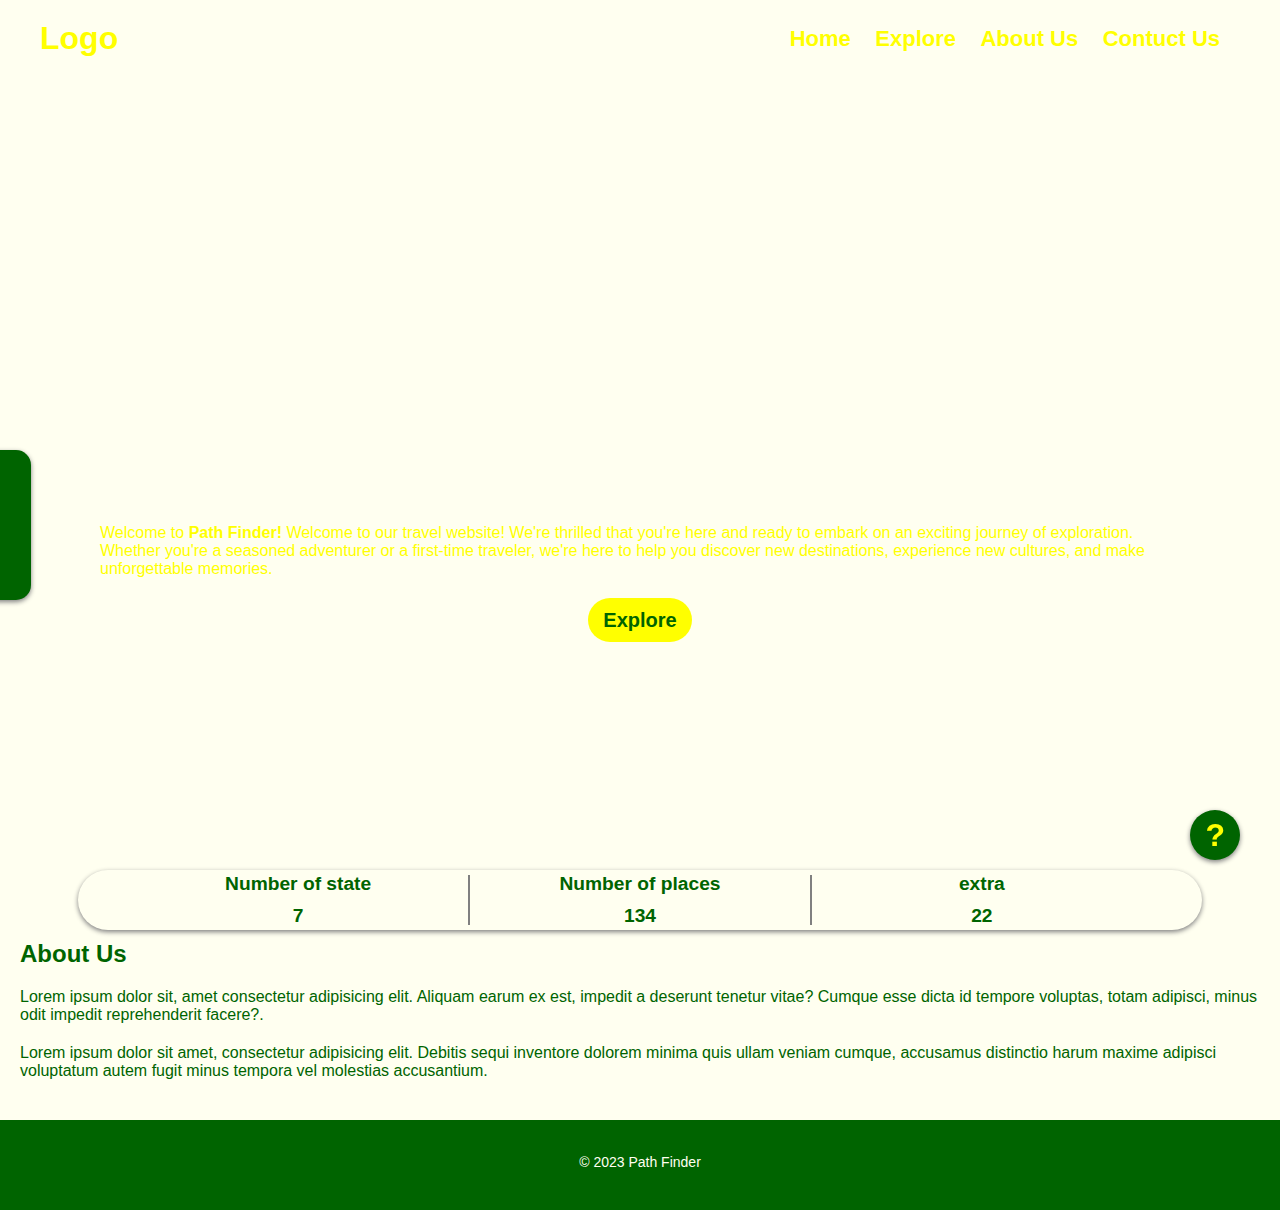
==== index.html @ 7bb57e0d "map added" ====
<!DOCTYPE html>
<html>
  <head>
    <title>Path Finder</title>
    <meta charset="utf-8" />
    <meta name="viewport" content="width=device-width, initial-scale=1.0" />
    <link rel="stylesheet" type="text/css" href="style.css" />
  </head>
  <body>
    <div class="connect"></div>
    <div class="help">?</div>
    <div class="background">
      <header>
        <h1>Logo</h1>
        <nav>
          <ul>
            <li><a href="main.html">Home</a></li>
            <li><a href="explore.html">Explore</a></li>
            <li><a href="about.html">About Us</a></li>
            <li><a href="contuctus.html">Contuct Us</a></li>
          </ul>
        </nav>
      </header>

      <div id="container_1">
        <h2 id="changing-text" style="font-size: 4rem; color: ivory"></h2>
        <p>
          Welcome to <strong>Path Finder! </strong> Welcome to our travel
          website! We're thrilled that you're here and ready to embark on an
          exciting journey of exploration. Whether you're a seasoned adventurer
          or a first-time traveler, we're here to help you discover new
          destinations, experience new cultures, and make unforgettable
          memories.
        </p>
        <container id="btn_1">Explore</container>
      </div>
    </div>
    <div class="middle">
      <span
        style="display: flex; justify-content: center; flex-direction: column"
        ><div>Number of state</div>
        <div class="count_1">3</div></span
      >
      <div class="divider"></div>
      <span
        style="display: flex; justify-content: center; flex-direction: column"
        ><div>Number of places</div>
        <div class="count_2">0</div></span
      >
      <div class="divider"></div>
      <span
        style="display: flex; justify-content: center; flex-direction: column"
        ><div>extra</div>
        <div class="count_3">0</div></span
      >
    </div>
    <main>
      <section>
        <h2>About Us</h2>
        <p>
          Lorem ipsum dolor sit, amet consectetur adipisicing elit. Aliquam
          earum ex est, impedit a deserunt tenetur vitae? Cumque esse dicta id
          tempore voluptas, totam adipisci, minus odit impedit reprehenderit
          facere?.
        </p>
        <p>
          Lorem ipsum dolor sit amet, consectetur adipisicing elit. Debitis
          sequi inventore dolorem minima quis ullam veniam cumque, accusamus
          distinctio harum maxime adipisci voluptatum autem fugit minus tempora
          vel molestias accusantium.
        </p>
      </section>
    </main>
    <footer>
      <p>&copy; 2023 Path Finder</p>
    </footer>
  </body>
  <script src="script.js"></script>
</html>
---- style.css ----
/* style.css */

/* Body Styles */
:root {
  font-size: 16px;
}

body {
  position: relative;
  font-family: Arial, sans-serif;
  background-color: Ivory;
  color: DarkGreen;
  margin: 0;
  padding: 0;
}

/* Header Styles */
header {
  width: 100%;
  background: transparent;
  display: flex;
  justify-content: space-between;
  align-items: center;
  padding: 20px 0px;
}
header h1 {
  margin-left: 40px;
  color: yellow;
  transition: transform 0.8s ease;
  cursor: pointer;
}
header h1:hover {
  transform: scale(1.2);
}

h1 {
  color: Ivory;
  margin: 0;
}

nav ul {
  list-style-type: none;
  margin: 0;
  padding: 0px 40px;
}

nav ul li {
  display: inline;
  margin-right: 20px;
}

nav ul li a {
  color: yellow;
  text-decoration: none;
  font-weight: bold;
  font-size: 22px;
  transition: color 0.3s ease;
  position: relative;
}

nav ul li a::after {
  content: "";
  position: absolute;
  width: 100%;
  height: 2px;
  bottom: -2px;
  left: 0;
  background-color: ivory;
  transform: scaleX(0);
  transition: transform 0.3s ease;
}

nav ul li a:hover {
  color: ivory;
}

nav ul li a:hover::after {
  transform: scaleX(1);
}

/* Main Content Styles */
main {
  padding: 20px;
}

h2 {
  color: DarkGreen;
}

p {
  margin-bottom: 20px;
}

.background {
  /* display: flex;
  flex-direction: column;
  align-items: center;
  justify-content: center; */
  position: relative;

  height: 100vh;
}

.background::before {
  content: "";
  position: absolute;
  top: 0;
  left: 0;
  width: 100%;
  height: 100%;
  background-image: url("https://images.pexels.com/photos/2832034/pexels-photo-2832034.jpeg?auto=compress&cs=tinysrgb&w=1260&h=750&dpr=2");
  background-size: cover;
  background-position: center;
  filter: blur(2px);
  z-index: -1;
}

.main-content {
  position: relative;
  z-index: 1;
  padding: 20px;
  color: Ivory;
}

.main-content h2,
.main-content p {
  margin-bottom: 20px;
}

#container_1 {
  display: flex;
  flex-direction: column;
  align-items: center;
  color: yellow;
  margin: 25vh 100px;
}

#btn_1 {
  border: 2px solid transparent;
  background-color: yellow;
  color: darkgreen;
  display: flex;
  font-size: 20px;
  height: 40px;
  width: 100px;
  border-radius: 25px;
  align-items: center;
  justify-content: center;
  font-weight: bold;
  cursor: pointer;
  transition: 0.3s ease;
}
#btn_1:hover {
  background-color: transparent;
  border: 2px solid ivory;
  color: ivory;
}
.middle {
  display: flex;
  justify-content: space-between;
  width: 80%;
  height: 50px;
  top: 100vh;
  left: 50%;
  transform: translate(-50%, -50%);
  position: absolute;
  box-shadow: 0px 2px 5px gray;
  background-color: ivory;
  border-radius: 50px;
  padding: 5px 50px;
}
.middle span {
  text-align: center;
  font-weight: bold;
  width: 100%;
  padding: 0px;
}
.middle span div {
  color: darkgreen;
  font-size: 1.2rem;
  padding: 5px 0px;
}
.divider {
  height: 100%;
  width: 5px;
  background-color: gray;
}
.help {
  display: flex;
  justify-content: center;
  font-size: 2rem;
  font-weight: bold;
  align-items: center;
  color: yellow;
  background-color: darkgreen;
  box-shadow: 0px 2px 5px gray;
  border-radius: 50%;
  top: 90vh;
  left: 93vw;
  position: fixed;
  width: 50px;
  height: 50px;
  z-index: +1;
  transition: transform 0.3s ease;
  cursor: pointer;
}
.help:hover {
  background-color: ivory;
  color: darkgreen;
  transform: scale(1.2);
}
.connect {
  display: flex;
  justify-content: center;
  align-items: center;
  color: yellow;
  background-color: darkgreen;
  box-shadow: 0px 2px 5px gray;
  top: 50vh;
  left: -1.5vw;
  position: fixed;
  width: 50px;
  height: 150px;
  border-radius: 15px;
  z-index: +1;
}
#changing-text {
  height: 100px;
  overflow: hidden;
}

/* Footer Styles */
footer {
  background-color: DarkGreen;
  color: Ivory;
  padding: 20px;
  text-align: center;
  font-size: 14px;
}
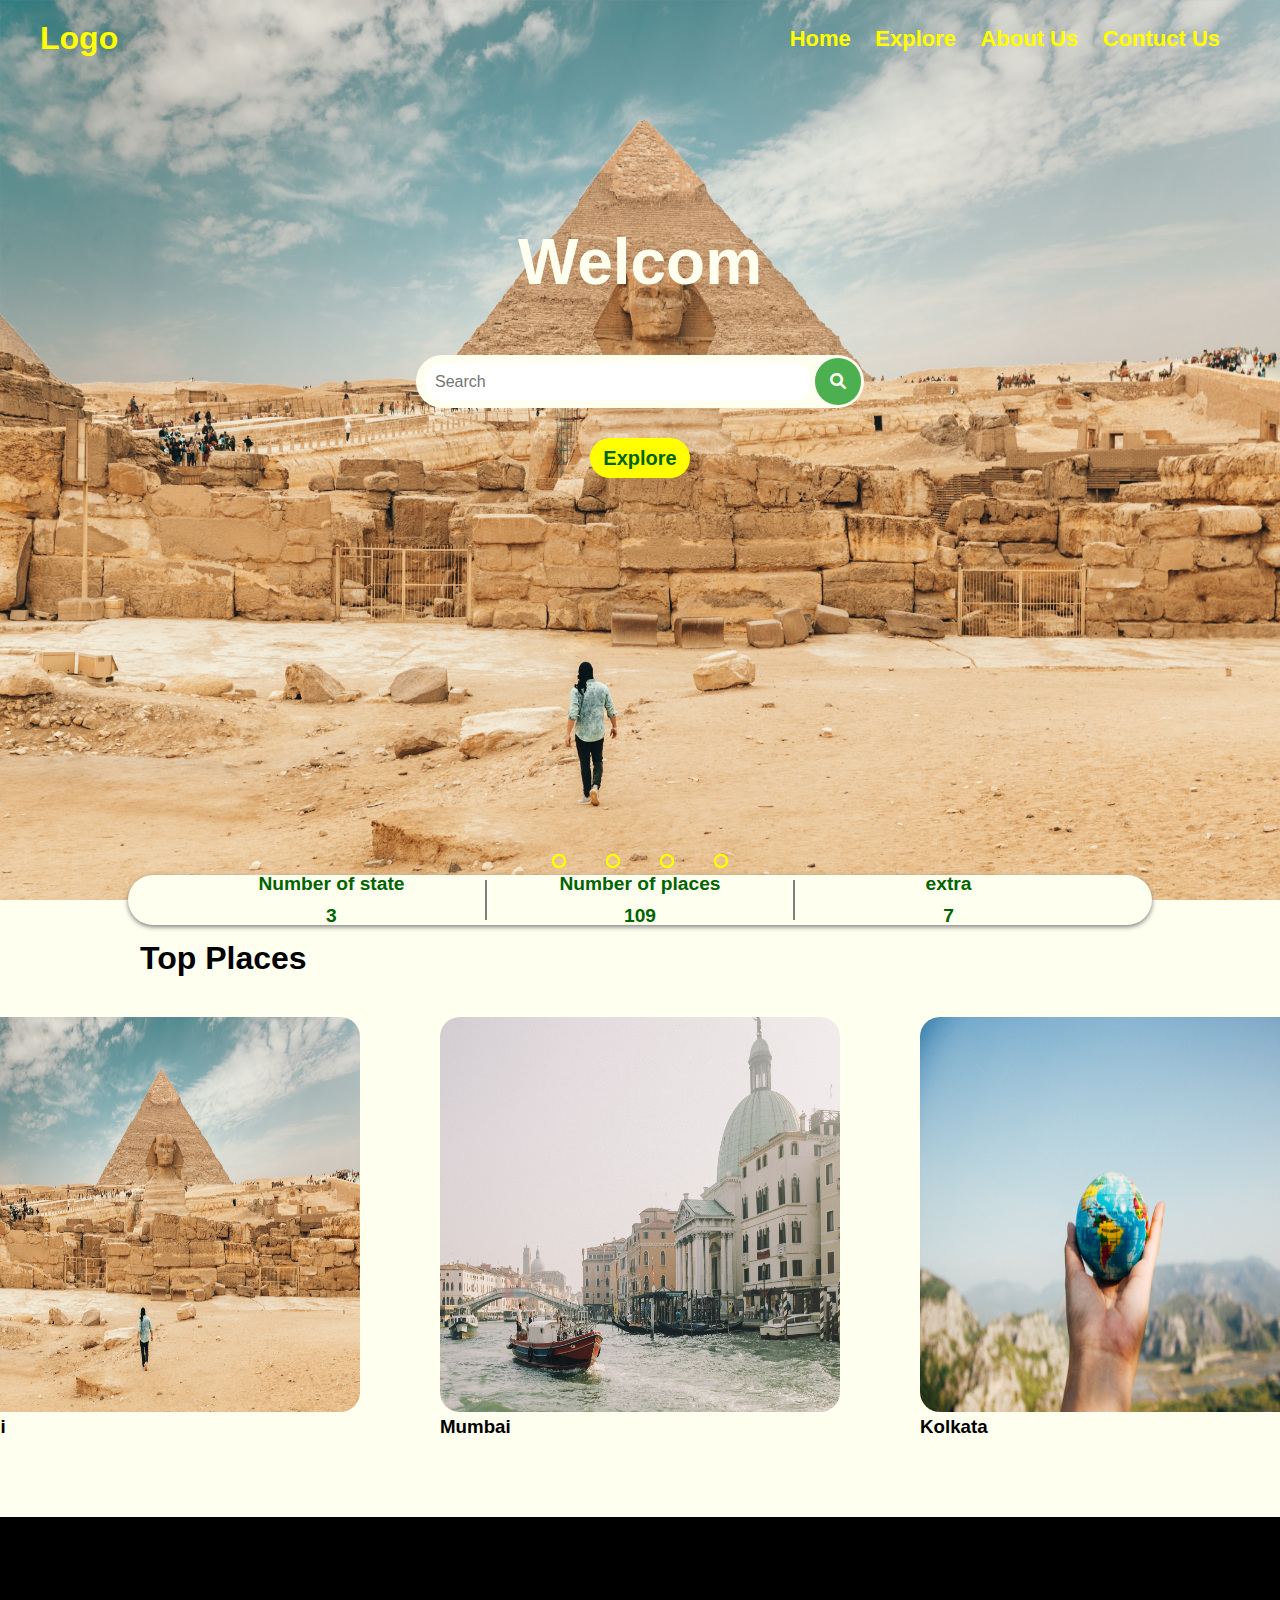
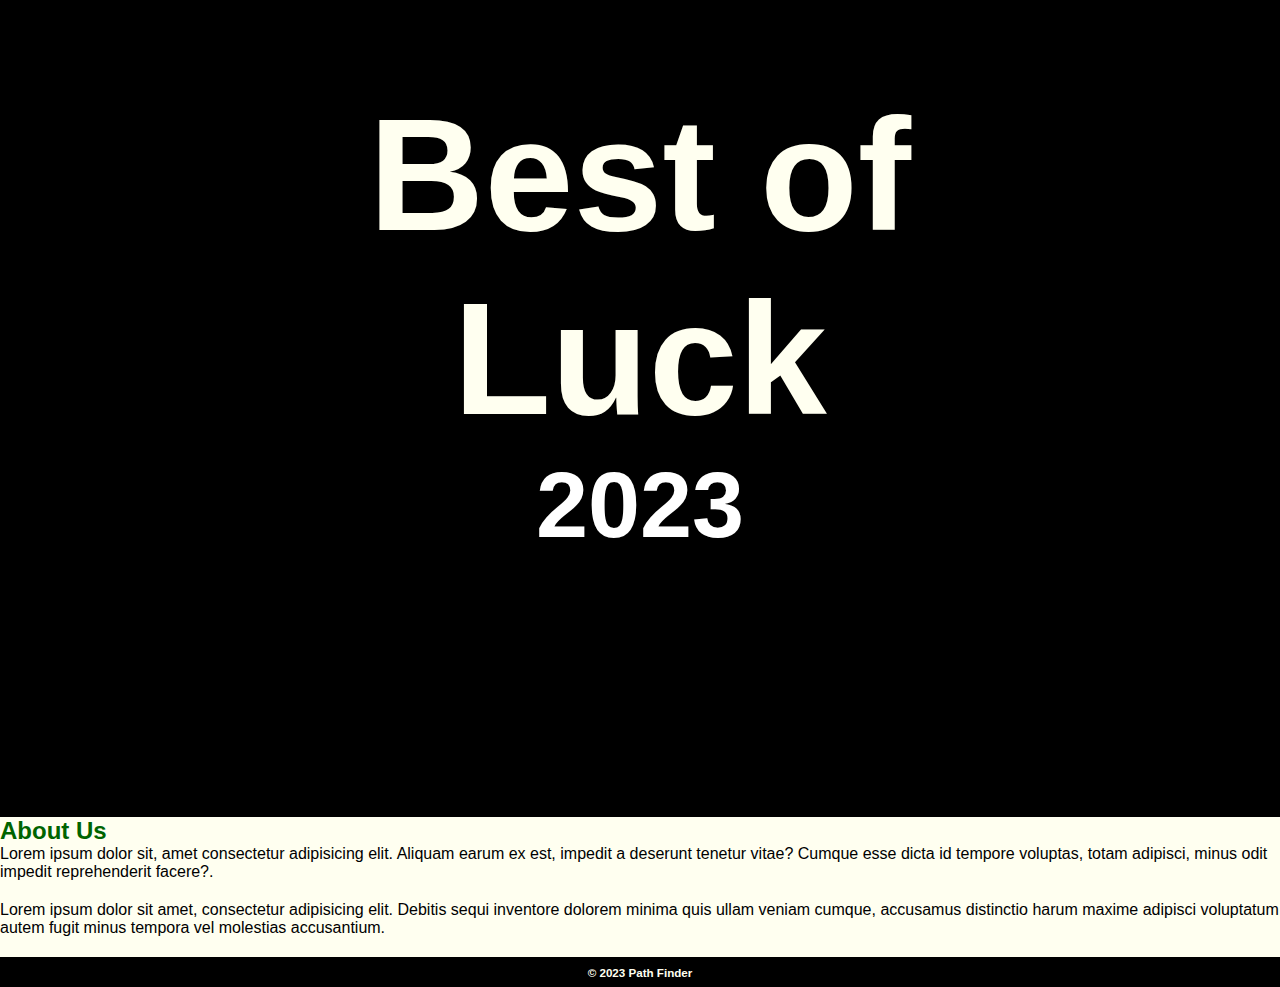
==== commit 1831b0c6: "23-jun" ====
--- a/index.html
+++ b/index.html
@@ -4,12 +4,46 @@
     <title>Path Finder</title>
     <meta charset="utf-8" />
     <meta name="viewport" content="width=device-width, initial-scale=1.0" />
+    <link
+      rel="stylesheet"
+      href="https://cdnjs.cloudflare.com/ajax/libs/font-awesome/6.0.0-beta3/css/all.min.css"
+    />
     <link rel="stylesheet" type="text/css" href="style.css" />
   </head>
   <body>
-    <div class="connect"></div>
-    <div class="help">?</div>
     <div class="background">
+      <div class="slider">
+        <div class="slides">
+          <input type="radio" name="radio-btn" id="radio1" />
+          <input type="radio" name="radio-btn" id="radio2" />
+          <input type="radio" name="radio-btn" id="radio3" />
+          <input type="radio" name="radio-btn" id="radio4" />
+          <div class="slide first">
+            <img src="1.jpg" alt="" />
+          </div>
+          <div class="slide">
+            <img src="2.jpg" alt="" />
+          </div>
+          <div class="slide">
+            <img src="3.jpg" alt="" />
+          </div>
+          <div class="slide">
+            <img src="4.jpg" alt="" />
+          </div>
+          <div class="navigation-auto">
+            <div class="auto-btn1"></div>
+            <div class="auto-btn2"></div>
+            <div class="auto-btn3"></div>
+            <div class="auto-btn4"></div>
+          </div>
+        </div>
+        <div class="navigation-manual">
+          <label for="radio1" class="manual-btn"></label>
+          <label for="radio2" class="manual-btn"></label>
+          <label for="radio3" class="manual-btn"></label>
+          <label for="radio4" class="manual-btn"></label>
+        </div>
+      </div>
       <header>
         <h1>Logo</h1>
         <nav>
@@ -24,14 +58,14 @@
 
       <div id="container_1">
         <h2 id="changing-text" style="font-size: 4rem; color: ivory"></h2>
-        <p>
-          Welcome to <strong>Path Finder! </strong> Welcome to our travel
-          website! We're thrilled that you're here and ready to embark on an
-          exciting journey of exploration. Whether you're a seasoned adventurer
-          or a first-time traveler, we're here to help you discover new
-          destinations, experience new cultures, and make unforgettable
-          memories.
-        </p>
+        <div class="search-bar">
+          <input type="text" placeholder="Search" />
+          <button type="submit" class="search-icon-button">
+            <i class="fas fa-search"></i>
+            <i class="fas fa-arrow-right"></i>
+          </button>
+        </div>
+
         <container id="btn_1">Explore</container>
       </div>
     </div>
@@ -55,6 +89,82 @@
       >
     </div>
     <main>
+      <h1 style="color: black; padding: 40px 140px">Top Places</h1>
+      <div
+        style="
+          height: 500px;
+          width: auto;
+          display: flex;
+          justify-content: center;
+          align-items: center;
+          padding: 0px 100px;
+          position: relative;
+        "
+      >
+        <div class="top_places">
+          <div>
+            <img
+              src="1.jpg"
+              alt=""
+              style="height: 395px; width: 400px; border-radius: 20px"
+            />
+          </div>
+          <span><h3>Delhi</h3></span>
+        </div>
+        <div class="top_places">
+          <div style="height: auto; width: auto">
+            <img
+              src="2.jpg"
+              alt=""
+              style="height: 395px; width: 400px; border-radius: 20px"
+            />
+          </div>
+          <span><h3>Mumbai</h3></span>
+        </div>
+        <div class="top_places">
+          <div>
+            <img
+              src="3.jpg"
+              alt=""
+              style="height: 395px; width: 400px; border-radius: 20px"
+            />
+          </div>
+          <span><h3>Kolkata</h3></span>
+        </div>
+      </div>
+      <div
+        class="video"
+        style="
+          height: 100vh;
+          width: auto;
+          display: flex;
+          flex-direction: column;
+          justify-content: center;
+          align-items: center;
+          background-color: black;
+          color: white;
+          font-size: 5rem;
+        "
+      >
+        <video
+          autoplay
+          loop
+          muted
+          style="
+            position: fixed;
+            z-index: -1;
+            width: 100%;
+            height: 100%;
+            object-fit: cover;
+          "
+        >
+          <source src="Earth_Zoom_In.mov" type="video/mp4" />
+        </video>
+        <h1>Best of</h1>
+        <h1>Luck</h1>
+        <h3>2023</h3>
+        <br />
+      </div>
       <section>
         <h2>About Us</h2>
         <p>
@@ -72,8 +182,18 @@
       </section>
     </main>
     <footer>
-      <p>&copy; 2023 Path Finder</p>
+      <h5>&copy; 2023 Path Finder</h5>
     </footer>
   </body>
   <script src="script.js"></script>
+  <script type="text/javascript">
+    var counter = 1;
+    setInterval(function () {
+      document.getElementById("radio" + counter).checked = true;
+      counter++;
+      if (counter > 4) {
+        counter = 1;
+      }
+    }, 5000);
+  </script>
 </html>
--- a/style.css
+++ b/style.css
@@ -1,6 +1,11 @@
 /* style.css */
 
 /* Body Styles */
+* {
+  margin: 0;
+  padding: 0;
+  box-sizing: border-box;
+}
 :root {
   font-size: 16px;
 }
@@ -9,7 +14,7 @@
   position: relative;
   font-family: Arial, sans-serif;
   background-color: Ivory;
-  color: DarkGreen;
+  color: black;
   margin: 0;
   padding: 0;
 }
@@ -22,6 +27,8 @@
   justify-content: space-between;
   align-items: center;
   padding: 20px 0px;
+  position: absolute;
+  top: 0;
 }
 header h1 {
   margin-left: 40px;
@@ -80,7 +87,6 @@
 
 /* Main Content Styles */
 main {
-  padding: 20px;
 }
 
 h2 {
@@ -92,32 +98,17 @@
 }
 
 .background {
-  /* display: flex;
-  flex-direction: column;
-  align-items: center;
-  justify-content: center; */
-  position: relative;
-
-  height: 100vh;
-}
-
-.background::before {
-  content: "";
-  position: absolute;
   top: 0;
   left: 0;
   width: 100%;
   height: 100%;
-  background-image: url("https://images.pexels.com/photos/2832034/pexels-photo-2832034.jpeg?auto=compress&cs=tinysrgb&w=1260&h=750&dpr=2");
-  background-size: cover;
-  background-position: center;
-  filter: blur(2px);
-  z-index: -1;
+
+  height: 100vh;
 }
 
 .main-content {
   position: relative;
-  z-index: 1;
+  z-index: 2;
   padding: 20px;
   color: Ivory;
 }
@@ -132,7 +123,10 @@
   flex-direction: column;
   align-items: center;
   color: yellow;
-  margin: 25vh 100px;
+  margin: 25vh 0px;
+  width: 100%;
+  position: absolute;
+  top: 0px;
 }
 
 #btn_1 {
@@ -231,9 +225,177 @@
 
 /* Footer Styles */
 footer {
-  background-color: DarkGreen;
+  background-color: black;
   color: Ivory;
-  padding: 20px;
-  text-align: center;
+  display: flex;
+  align-items: center;
+  justify-content: center;
+  height: 30px;
   font-size: 14px;
 }
+
+.search-bar {
+  display: flex;
+  align-items: center;
+  width: 35%;
+  max-width: 100%;
+  margin: 30px 0;
+  border-radius: 50px;
+  background-color: ivory;
+}
+
+.search-bar input[type="text"] {
+  flex: 1;
+  padding: 10px;
+  font-size: 16px;
+  margin-left: 2%;
+  border: none;
+  border-radius: 50px;
+  outline: none;
+}
+
+.search-bar .search-icon-button {
+  position: relative;
+  padding: 15px;
+  margin: 3px;
+  background-color: #4caf50;
+  color: ivory;
+  border: none;
+  border-radius: 50px;
+  cursor: pointer;
+  transition: all 0.5s;
+}
+
+.search-bar .search-icon-button i {
+  font-size: 16px;
+  transition: opacity 0.5s;
+}
+
+.search-bar .search-icon-button i:last-child {
+  position: absolute;
+  left: 50%;
+  top: 33%;
+  transform: translate(-50%, -50%);
+  opacity: 0;
+}
+
+.search-bar .search-icon-button:hover i:first-child {
+  opacity: 0;
+}
+
+.search-bar .search-icon-button:hover i:last-child {
+  opacity: 1;
+}
+
+.slider {
+  width: 100vw;
+  height: 100vh;
+  overflow: hidden;
+}
+
+.slides {
+  width: 500%;
+  height: 500px;
+  display: flex;
+}
+
+.slides input {
+  display: none;
+}
+
+.slide {
+  width: 20%;
+  transition: 2s;
+}
+
+.slide img {
+  width: 100vw;
+  height: 100vh;
+}
+
+/*css for manual slide navigation*/
+
+.navigation-manual {
+  position: absolute;
+  width: 100%;
+  top: 33%;
+  display: flex;
+  justify-content: center;
+}
+
+.manual-btn {
+  border: 2px solid yellow;
+  padding: 5px;
+  border-radius: 10px;
+  cursor: pointer;
+  transition: 1s;
+}
+
+.manual-btn:not(:last-child) {
+  margin-right: 40px;
+}
+
+.manual-btn:hover {
+  background: yellow;
+}
+
+#radio1:checked ~ .first {
+  margin-left: 0;
+}
+
+#radio2:checked ~ .first {
+  margin-left: -20%;
+}
+
+#radio3:checked ~ .first {
+  margin-left: -40%;
+}
+
+#radio4:checked ~ .first {
+  margin-left: -60%;
+}
+
+/*css for automatic navigation*/
+
+.navigation-auto {
+  position: absolute;
+  display: flex;
+  width: 100%;
+  /* margin-top: 160px; */
+  justify-content: center;
+  top: 33%;
+}
+
+.navigation-auto div {
+  border: 2px solid yellow;
+  padding: 5px;
+  border-radius: 10px;
+  transition: 1s;
+}
+
+.navigation-auto div:not(:last-child) {
+  margin-right: 40px;
+}
+
+#radio1:checked ~ .navigation-auto .auto-btn1 {
+  background: yellow;
+}
+
+#radio2:checked ~ .navigation-auto .auto-btn2 {
+  background: yellow;
+}
+
+#radio3:checked ~ .navigation-auto .auto-btn3 {
+  background: yellow;
+}
+
+#radio4:checked ~ .navigation-auto .auto-btn4 {
+  background: yellow;
+}
+
+.top_places {
+  height: 100%;
+  width: 100%;
+  margin: 40px;
+  /* border: 2px solid black; */
+}
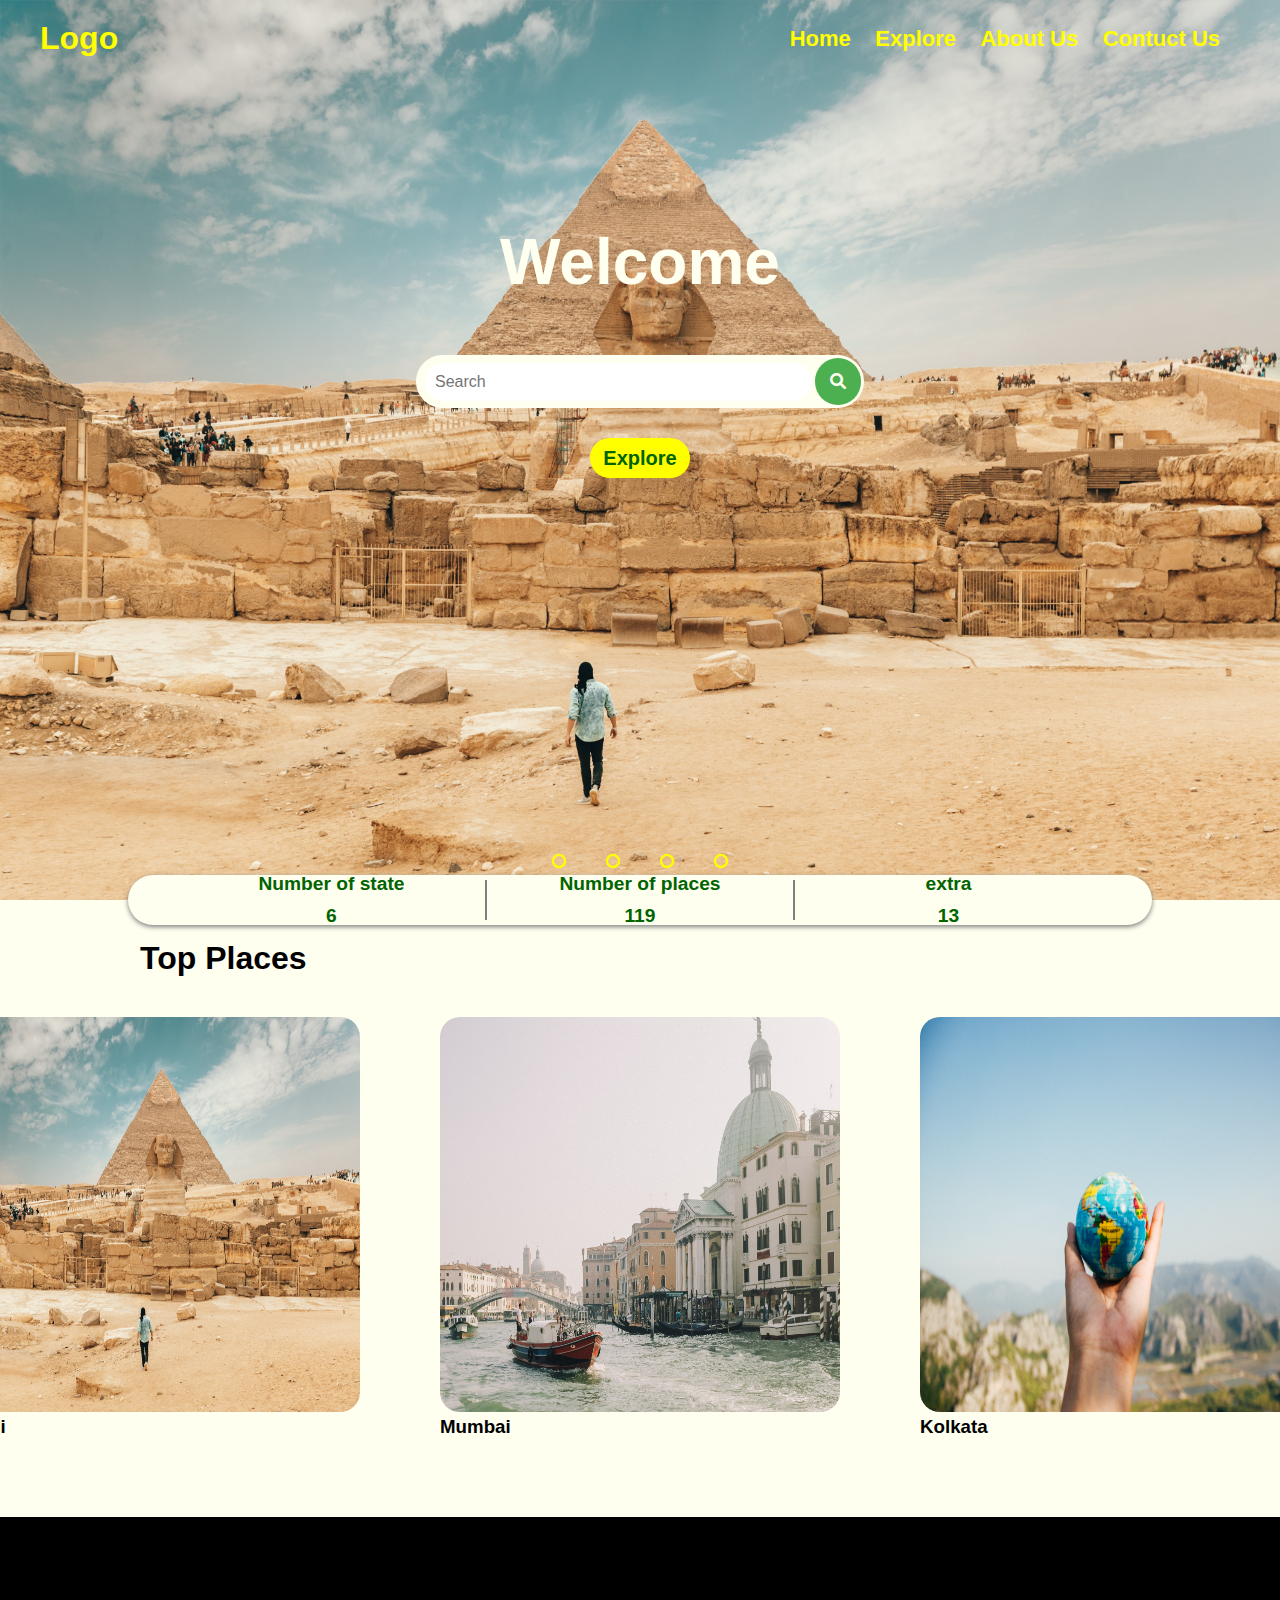
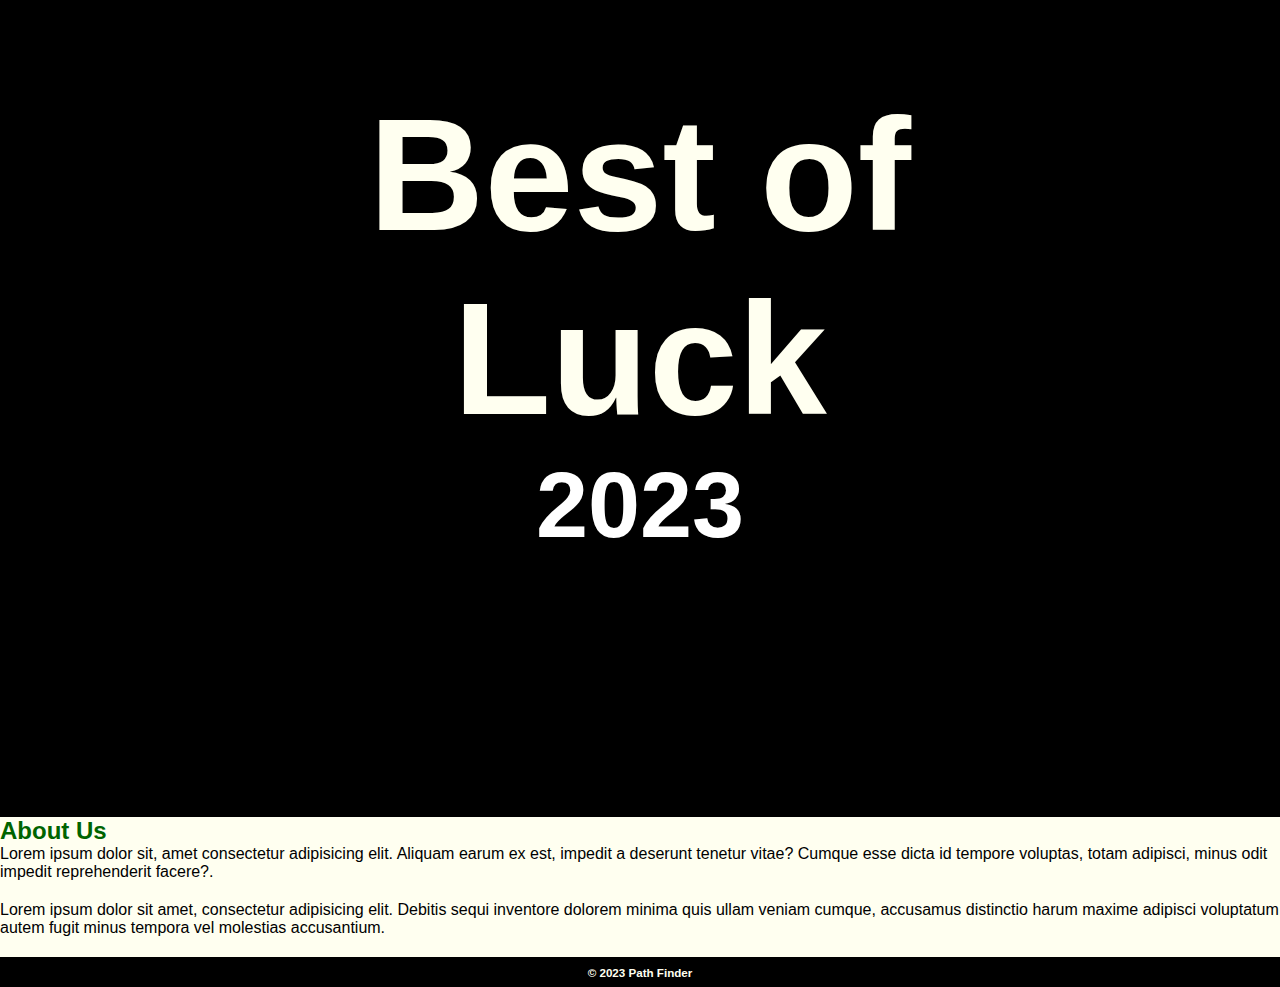
==== commit 15e98177: "24 jun" ====
--- a/index.html
+++ b/index.html
@@ -19,16 +19,16 @@
           <input type="radio" name="radio-btn" id="radio3" />
           <input type="radio" name="radio-btn" id="radio4" />
           <div class="slide first">
-            <img src="1.jpg" alt="" />
+            <img src="src/1.jpg" alt="" />
           </div>
           <div class="slide">
-            <img src="2.jpg" alt="" />
+            <img src="src/2.jpg" alt="" />
           </div>
           <div class="slide">
-            <img src="3.jpg" alt="" />
+            <img src="src/3.jpg" alt="" />
           </div>
           <div class="slide">
-            <img src="4.jpg" alt="" />
+            <img src="src/4.jpg" alt="" />
           </div>
           <div class="navigation-auto">
             <div class="auto-btn1"></div>
@@ -104,7 +104,7 @@
         <div class="top_places">
           <div>
             <img
-              src="1.jpg"
+              src="src/1.jpg"
               alt=""
               style="height: 395px; width: 400px; border-radius: 20px"
             />
@@ -114,7 +114,7 @@
         <div class="top_places">
           <div style="height: auto; width: auto">
             <img
-              src="2.jpg"
+              src="src/2.jpg"
               alt=""
               style="height: 395px; width: 400px; border-radius: 20px"
             />
@@ -124,7 +124,7 @@
         <div class="top_places">
           <div>
             <img
-              src="3.jpg"
+              src="src/3.jpg"
               alt=""
               style="height: 395px; width: 400px; border-radius: 20px"
             />
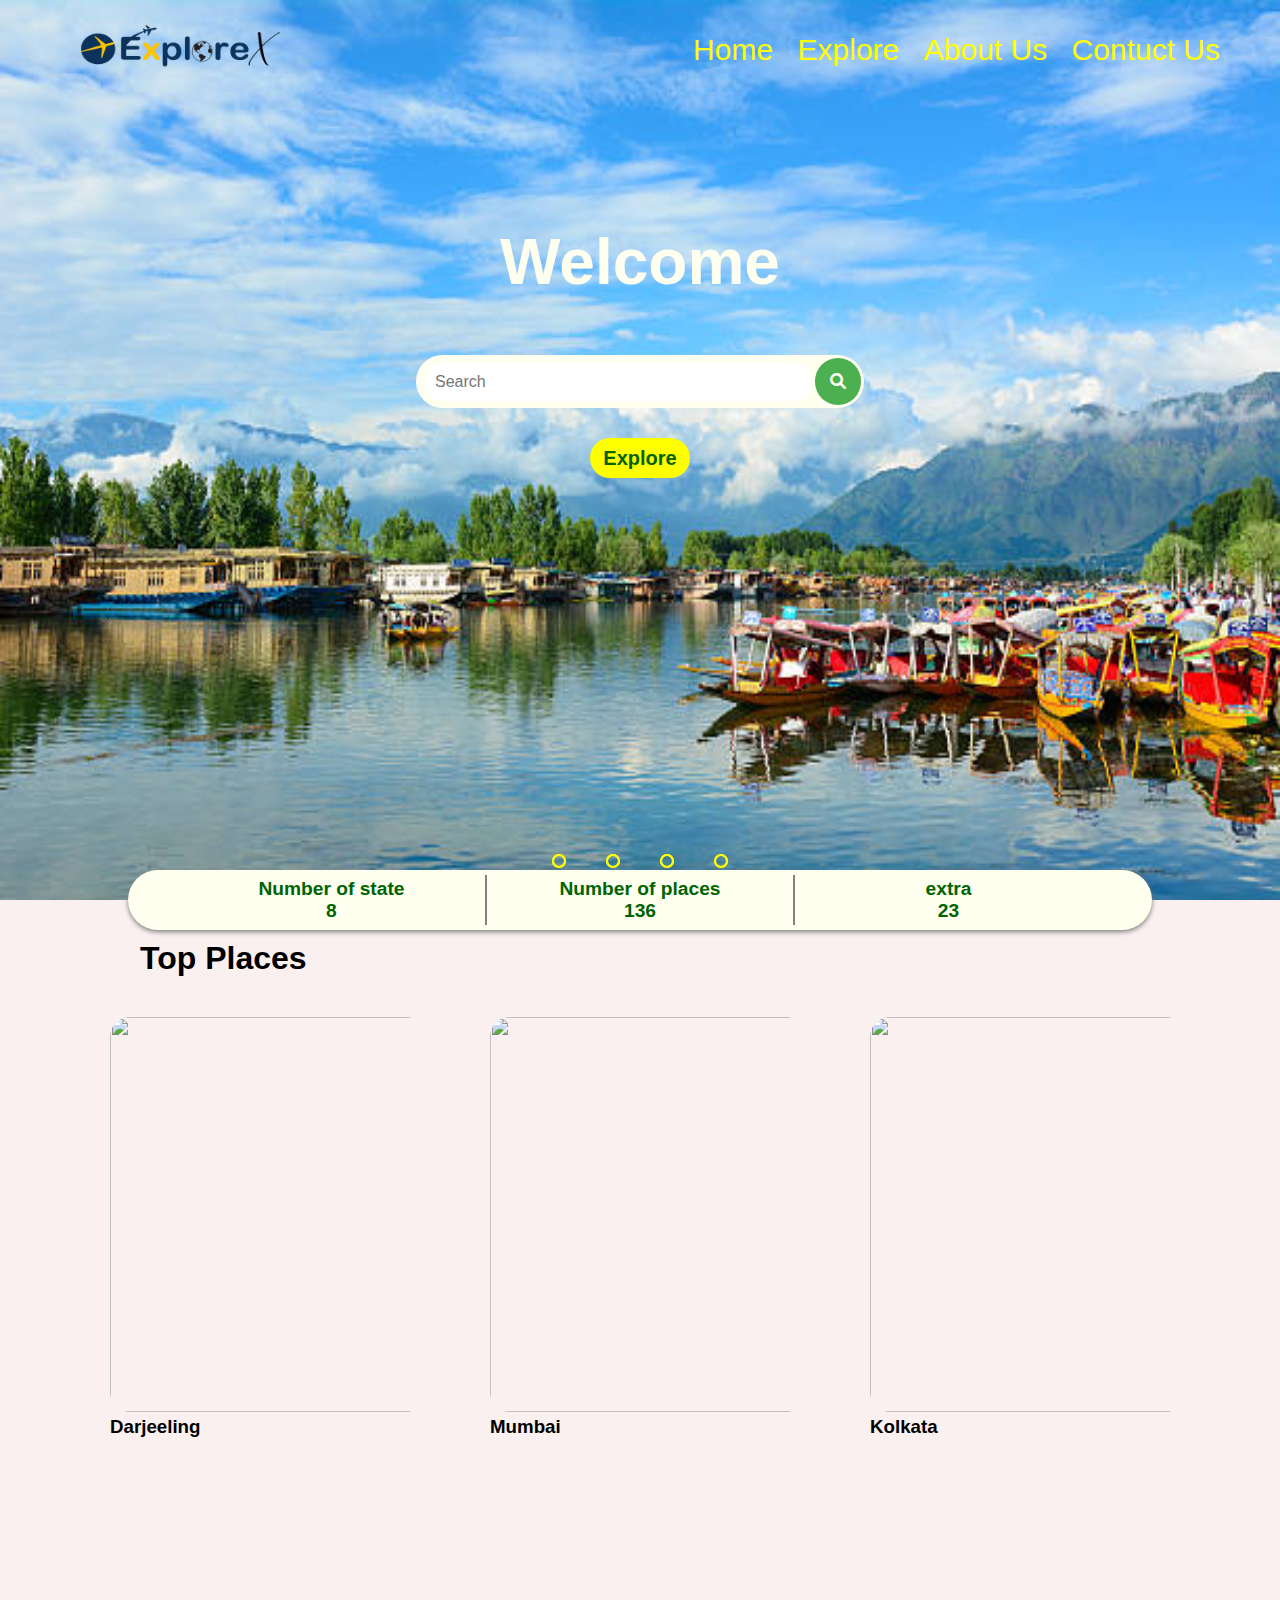
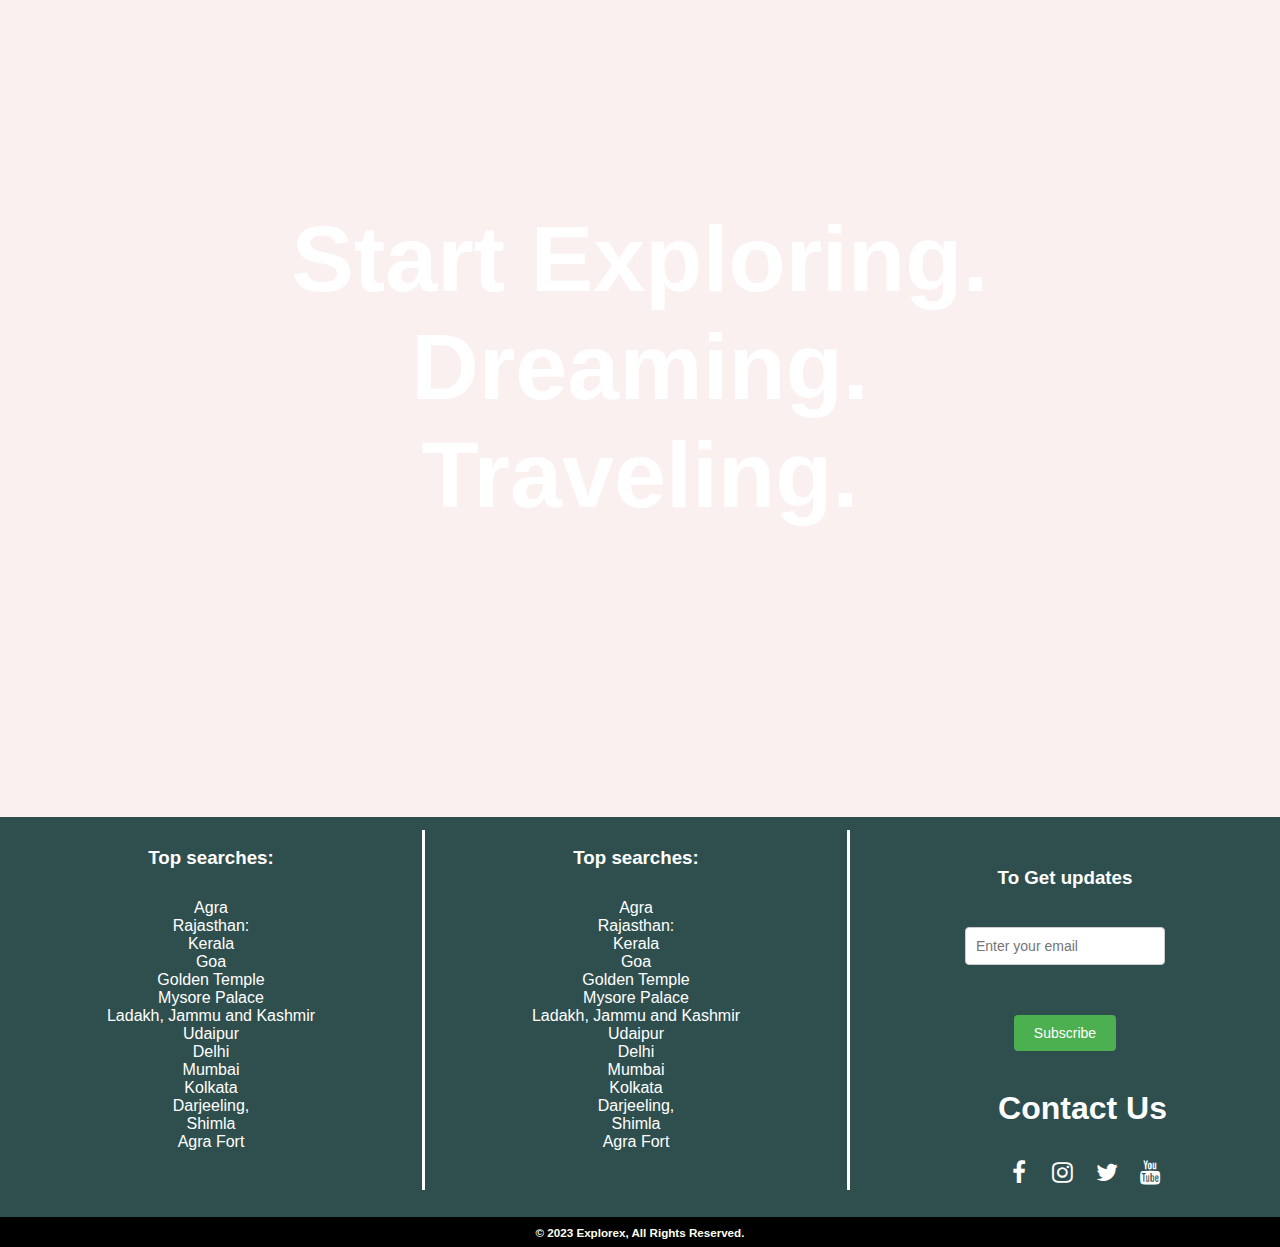
==== commit d6cd8b66: "version 1.0" ====
--- a/index.html
+++ b/index.html
@@ -9,6 +9,10 @@
       href="https://cdnjs.cloudflare.com/ajax/libs/font-awesome/6.0.0-beta3/css/all.min.css"
     />
     <link rel="stylesheet" type="text/css" href="style.css" />
+    <link
+      rel="stylesheet"
+      href="https://cdnjs.cloudflare.com/ajax/libs/font-awesome/4.7.0/css/font-awesome.min.css"
+    />
   </head>
   <body>
     <div class="background">
@@ -19,16 +23,16 @@
           <input type="radio" name="radio-btn" id="radio3" />
           <input type="radio" name="radio-btn" id="radio4" />
           <div class="slide first">
-            <img src="src/1.jpg" alt="" />
+            <img src="src/1.jpeg" alt="" />
           </div>
           <div class="slide">
-            <img src="src/2.jpg" alt="" />
+            <img src="src/2.jpeg" alt="" />
           </div>
           <div class="slide">
-            <img src="src/3.jpg" alt="" />
+            <img src="src/3.jpeg" alt="" />
           </div>
           <div class="slide">
-            <img src="src/4.jpg" alt="" />
+            <img src="src/4.jpeg" alt="" />
           </div>
           <div class="navigation-auto">
             <div class="auto-btn1"></div>
@@ -45,10 +49,10 @@
         </div>
       </div>
       <header>
-        <h1>Logo</h1>
+        <img src="src/logo.png" alt="" style="height: 60px; width: 200px" />
         <nav>
           <ul>
-            <li><a href="main.html">Home</a></li>
+            <li><a href="index.html">Home</a></li>
             <li><a href="explore.html">Explore</a></li>
             <li><a href="about.html">About Us</a></li>
             <li><a href="contuctus.html">Contuct Us</a></li>
@@ -66,7 +70,11 @@
           </button>
         </div>
 
-        <container id="btn_1">Explore</container>
+        <container id="btn_1"
+          ><a href="explore.html" style="text-decoration: none">
+            Explore</a
+          ></container
+        >
       </div>
     </div>
     <div class="middle">
@@ -101,88 +109,167 @@
           position: relative;
         "
       >
-        <div class="top_places">
-          <div>
-            <img
-              src="src/1.jpg"
-              alt=""
-              style="height: 395px; width: 400px; border-radius: 20px"
-            />
-          </div>
-          <span><h3>Delhi</h3></span>
-        </div>
-        <div class="top_places">
-          <div style="height: auto; width: auto">
-            <img
-              src="src/2.jpg"
-              alt=""
-              style="height: 395px; width: 400px; border-radius: 20px"
-            />
-          </div>
-          <span><h3>Mumbai</h3></span>
-        </div>
-        <div class="top_places">
-          <div>
-            <img
-              src="src/3.jpg"
-              alt=""
-              style="height: 395px; width: 400px; border-radius: 20px"
-            />
-          </div>
-          <span><h3>Kolkata</h3></span>
-        </div>
-      </div>
-      <div
-        class="video"
-        style="
-          height: 100vh;
-          width: auto;
-          display: flex;
-          flex-direction: column;
-          justify-content: center;
-          align-items: center;
-          background-color: black;
-          color: white;
-          font-size: 5rem;
-        "
-      >
-        <video
-          autoplay
-          loop
-          muted
+        <div class="places" style="height: 100%; width: 100%; margin: 40px">
+          <a href="places.html?data=West Bengal&index=1">
+            <div>
+              <img
+                src="https://media.istockphoto.com/id/498683275/photo/tea-time.jpg?s=612x612&w=0&k=20&c=M0bq4cgRMMbUuXeeQrlR9QOxx4UTP27o3-Cu6xhs6WI="
+                alt=""
+                style="height: 395px; width: 400px; border-radius: 20px"
+              />
+            </div>
+            <span><h3>Darjeeling</h3></span>
+          </a>
+        </div>
+        <div class="places" style="height: 100%; width: 100%; margin: 40px">
+          <a href="places.html?data=Maharashtra&index=5">
+            <div style="height: auto; width: auto">
+              <img
+                src="https://wallpaperaccess.com/full/1180008.jpg"
+                alt=""
+                style="height: 395px; width: 400px; border-radius: 20px"
+              />
+            </div>
+            <span><h3>Mumbai</h3></span>
+          </a>
+        </div>
+        <div class="places" style="height: 100%; width: 100%; margin: 40px">
+          <a href="places.html?data=West Bengal&index=0">
+            <div>
+              <img
+                src="https://media.istockphoto.com/id/1164386039/photo/howrah-bridge-on-river-ganges-at-kolkata-at-twilight-with-moody-sky.jpg?s=612x612&w=0&k=20&c=CHrNWdInFSDyERdvgd0f8935hZcBQU6lbYCE4LlXqUY="
+                alt=""
+                style="height: 395px; width: 400px; border-radius: 20px"
+              />
+            </div>
+            <span><h3>Kolkata</h3></span></a
+          >
+        </div>
+      </div>
+      <div class="video">
+        <video src="src/video_2.mp4" autoplay loop muted></video>
+        <div class="content">
+          <h3>Start Exploring.</h3>
+          <h3>Dreaming.</h3>
+          <h3>Traveling.</h3>
+        </div>
+      </div>
+      <section
+        style="display: flex; height: 400px; background-color: darkslategrey"
+      >
+        <div class="last_text">
+          <h3>Top searches:</h3>
+          <p>Agra</p>
+          <p>Rajasthan:</p>
+          <p>Kerala</p>
+          <p>Goa</p>
+          <p>Golden Temple</p>
+          <p>Mysore Palace</p>
+          <p>Ladakh, Jammu and Kashmir</p>
+          <p>Udaipur</p>
+          <p>Delhi</p>
+          <p>Mumbai</p>
+          <p>Kolkata</p>
+          <p>Darjeeling,</p>
+          <p>Shimla</p>
+          <p>Agra Fort</p>
+        </div>
+        <div class="divider_last"></div>
+
+        <div class="last_text">
+          <h3>Top searches:</h3>
+          <p>Agra</p>
+          <p>Rajasthan:</p>
+          <p>Kerala</p>
+          <p>Goa</p>
+          <p>Golden Temple</p>
+          <p>Mysore Palace</p>
+          <p>Ladakh, Jammu and Kashmir</p>
+          <p>Udaipur</p>
+          <p>Delhi</p>
+          <p>Mumbai</p>
+          <p>Kolkata</p>
+          <p>Darjeeling,</p>
+          <p>Shimla</p>
+          <p>Agra Fort</p>
+        </div>
+        <div class="divider_last"></div>
+        <div
           style="
-            position: fixed;
-            z-index: -1;
-            width: 100%;
             height: 100%;
-            object-fit: cover;
+            width: auto;
+            margin: 0px auto;
+            display: flex;
+            flex-direction: column;
           "
         >
-          <source src="Earth_Zoom_In.mov" type="video/mp4" />
-        </video>
-        <h1>Best of</h1>
-        <h1>Luck</h1>
-        <h3>2023</h3>
-        <br />
-      </div>
-      <section>
-        <h2>About Us</h2>
-        <p>
-          Lorem ipsum dolor sit, amet consectetur adipisicing elit. Aliquam
-          earum ex est, impedit a deserunt tenetur vitae? Cumque esse dicta id
-          tempore voluptas, totam adipisci, minus odit impedit reprehenderit
-          facere?.
-        </p>
-        <p>
-          Lorem ipsum dolor sit amet, consectetur adipisicing elit. Debitis
-          sequi inventore dolorem minima quis ullam veniam cumque, accusamus
-          distinctio harum maxime adipisci voluptatum autem fugit minus tempora
-          vel molestias accusantium.
-        </p>
+          <h3 style="text-align: center; margin-top: 50px; color: white">
+            To Get updates
+          </h3>
+          <div
+            style="
+              height: 100%;
+              display: flex;
+              flex-direction: column;
+              justify-content: center;
+            "
+          >
+            <div
+              style="
+                display: flex;
+                align-items: center;
+                gap: 50px;
+                flex-direction: column;
+              "
+            >
+              <input
+                type="email"
+                placeholder="Enter your email"
+                style="
+                  padding: 10px;
+                  border-radius: 4px;
+                  border: 1px solid #ccc;
+                  font-size: 14px;
+                  width: 200px;
+                "
+              />
+              <button
+                style="
+                  padding: 10px 20px;
+                  background-color: #4caf50;
+                  color: white;
+                  border: none;
+                  border-radius: 4px;
+                  cursor: pointer;
+                  font-size: 14px;
+                "
+              >
+                Subscribe
+              </button>
+            </div>
+          </div>
+          <h1 style="text-align: center; padding-left: 35px; color: white">
+            Contact Us
+          </h1>
+          <div class="last_cont3">
+            <a href="https://www.facebook.com/" class="facebook"
+              ><i class="fa fa-facebook fa-2x"></i
+            ></a>
+            <a href="https://www.instagram.com/" class="insta"
+              ><i class="fa fa-instagram fa-2x"></i
+            ></a>
+            <a href="https://www.twitter.com/" class="twitter"
+              ><i class="fa fa-twitter fa-2x"></i
+            ></a>
+            <a href="https://www.youtube.com/" class="youtube"
+              ><i class="fa fa-youtube fa-2x"></i
+            ></a>
+          </div>
+        </div>
       </section>
     </main>
     <footer>
-      <h5>&copy; 2023 Path Finder</h5>
+      <h5>&copy; 2023 Explorex, All Rights Reserved.</h5>
     </footer>
   </body>
   <script src="script.js"></script>
--- a/style.css
+++ b/style.css
@@ -13,10 +13,11 @@
 body {
   position: relative;
   font-family: Arial, sans-serif;
-  background-color: Ivory;
+  background-color: #f8ececc5;
   color: black;
   margin: 0;
   padding: 0;
+  width: 100vw;
 }
 
 /* Header Styles */
@@ -30,13 +31,12 @@
   position: absolute;
   top: 0;
 }
-header h1 {
-  margin-left: 40px;
-  color: yellow;
+header img {
+  margin-left: 80px;
   transition: transform 0.8s ease;
   cursor: pointer;
 }
-header h1:hover {
+header img:hover {
   transform: scale(1.2);
 }
 
@@ -59,8 +59,7 @@
 nav ul li a {
   color: yellow;
   text-decoration: none;
-  font-weight: bold;
-  font-size: 22px;
+  font-size: 30px;
   transition: color 0.3s ease;
   position: relative;
 }
@@ -129,7 +128,7 @@
   top: 0px;
 }
 
-#btn_1 {
+#btn_1 a {
   border: 2px solid transparent;
   background-color: yellow;
   color: darkgreen;
@@ -144,7 +143,7 @@
   cursor: pointer;
   transition: 0.3s ease;
 }
-#btn_1:hover {
+#btn_1 a:hover {
   background-color: transparent;
   border: 2px solid ivory;
   color: ivory;
@@ -153,7 +152,7 @@
   display: flex;
   justify-content: space-between;
   width: 80%;
-  height: 50px;
+  height: 60px;
   top: 100vh;
   left: 50%;
   transform: translate(-50%, -50%);
@@ -172,7 +171,6 @@
 .middle span div {
   color: darkgreen;
   font-size: 1.2rem;
-  padding: 5px 0px;
 }
 .divider {
   height: 100%;
@@ -274,7 +272,7 @@
 .search-bar .search-icon-button i:last-child {
   position: absolute;
   left: 50%;
-  top: 33%;
+  top: 50%;
   transform: translate(-50%, -50%);
   opacity: 0;
 }
@@ -318,7 +316,7 @@
 .navigation-manual {
   position: absolute;
   width: 100%;
-  top: 33%;
+  top: 30%;
   display: flex;
   justify-content: center;
 }
@@ -363,7 +361,7 @@
   width: 100%;
   /* margin-top: 160px; */
   justify-content: center;
-  top: 33%;
+  top: 30%;
 }
 
 .navigation-auto div {
@@ -392,10 +390,247 @@
 #radio4:checked ~ .navigation-auto .auto-btn4 {
   background: yellow;
 }
-
-.top_places {
-  height: 100%;
-  width: 100%;
-  margin: 40px;
-  /* border: 2px solid black; */
-}
+.places {
+  min-width: 300px;
+  border-radius: 10px;
+  height: auto;
+  margin: 10px;
+  display: flex;
+  flex-direction: column;
+}
+
+.places div {
+  overflow: hidden;
+  transition: overflow 0.3s;
+}
+
+.places img {
+  transform: scale(1);
+  transition: transform 0.3s;
+}
+
+.places a {
+  text-decoration: none;
+  color: black;
+  color: initial;
+  transition: color 0.3s;
+}
+
+.places:hover a {
+  color: blue;
+}
+
+.places:hover a div img {
+  transform: scale(1.1);
+}
+
+/* container 4  */
+.container_4 {
+  display: flex;
+  height: 250px;
+  flex-direction: row;
+  align-items: center;
+  background-color: var(--sec_color);
+  justify-content: space-between;
+  padding: 15px 70px;
+}
+.last_cont1 {
+  display: flex;
+  align-items: center;
+  justify-content: start;
+  width: 100%;
+  height: 100%;
+}
+.last_cont1 img {
+  width: 200px;
+  height: 200px;
+}
+.last_cont2 {
+  display: flex;
+  align-items: center;
+  justify-content: center;
+  width: 100%;
+  height: 100%;
+}
+.feedback_form {
+  width: 100%;
+  height: 100%;
+  display: flex;
+  flex-direction: column;
+  align-items: center;
+  justify-content: center;
+}
+.feedback_name {
+  margin: 5px 5px;
+}
+.feedback_email {
+  margin: 5px 5px;
+}
+.feedback_disc {
+  margin: 5px 5px;
+}
+.feedback_name input {
+  width: 100%;
+  height: 100%;
+  border-radius: 10px;
+  outline: none;
+  text-align: center;
+  font-family: "Signika Negative", sans-serif;
+  border: 1px solid var(--prim_color);
+  text-decoration: none;
+  padding: 0px 12px;
+  font-size: 16px;
+  padding: 3px 6px;
+}
+.feedback_email input {
+  width: 100%;
+  height: 100%;
+  border-radius: 10px;
+  text-align: center;
+  text-decoration: none;
+  font-family: "Signika Negative", sans-serif;
+  outline: none;
+  border: 1px solid var(--prim_color);
+  padding: 0px 12px;
+  font-size: 16px;
+  padding: 3px 6px;
+}
+.feedback_disc textarea {
+  resize: none;
+  width: 100%;
+  height: 100%;
+  border-radius: 10px;
+  text-decoration: none;
+  font-family: "Signika Negative", sans-serif;
+  outline: none;
+  border: 1px solid var(--prim_color);
+  padding: 5px 10px;
+  font-size: 10px;
+}
+.feedback_btn .feedback_button_3 {
+  display: flex;
+  width: fit-content;
+  display: inline-block;
+  position: relative;
+  transition: all 0.2s;
+  margin: 5px 8px;
+  padding: 5px 8px;
+  font-size: 12px;
+  border-radius: 30px;
+  text-decoration: none;
+  font-family: "Signika Negative", sans-serif;
+  font-weight: bold;
+  cursor: pointer;
+  background-color: var(--prim_color);
+  color: var(--extra_color);
+  border: 2px solid var(--prim_color);
+}
+.feedback_btn .feedback_button_3:hover {
+  background-color: transparent;
+  border: 2px solid var(--extra_color);
+}
+.last_cont3 {
+  width: 100%;
+  height: 100px;
+  display: flex;
+  align-items: center;
+  flex-direction: row;
+  justify-content: center;
+  margin: 20px;
+}
+.last_cont3 a {
+  color: white;
+  font-size: 12px;
+  width: 44px;
+  display: flex;
+  align-items: center;
+  justify-content: center;
+  border: 2px solid var(--prim_invert_color);
+  border-radius: 50%;
+  padding: 9px 10px;
+  text-decoration: none;
+  transition: all 0.2s;
+}
+.last_cont3 a:hover {
+  color: var(--extra_color);
+  /* border-radius: 50%; */
+  transition: all 0.2s;
+}
+.last_cont3 .youtube:hover {
+  background-color: #ff0000;
+  border: 2px solid white;
+  color: white;
+  margin: 10px;
+}
+.last_cont3 .insta:hover {
+  background: radial-gradient(
+    circle at 30% 107%,
+    #fdf497 0%,
+    #fdf497 5%,
+    #fd5949 45%,
+    #d6249f 60%,
+    #285aeb 90%
+  );
+  border: 2px solid white;
+  color: white;
+  opacity: 1;
+}
+.last_cont3 .facebook:hover {
+  opacity: 1;
+  background-color: #3b5998;
+  border: 2px solid white;
+  color: white;
+}
+.last_cont3 .twitter:hover {
+  background-color: #00acee;
+  border: 2px solid white;
+  color: white;
+  opacity: 1;
+}
+/* conainer 4  */
+.last_text {
+  height: 100%;
+  width: auto;
+  margin: 0px auto;
+}
+.last_text h3 {
+  margin: 30px 0px;
+  color: white;
+  text-align: center;
+}
+.last_text p {
+  margin-bottom: 0px;
+  color: white;
+  text-align: center;
+}
+.divider_last {
+  height: 90%;
+  width: 3px;
+  background-color: white;
+  margin-top: 1%;
+}
+
+.video {
+  position: relative;
+  height: 100vh;
+  display: flex;
+  justify-content: center;
+  align-items: center;
+  overflow: hidden;
+}
+
+.video video {
+  position: absolute;
+  top: 0;
+  left: 0;
+  width: 100%;
+  height: 100%;
+  object-fit: cover;
+  z-index: -1;
+}
+
+.video .content {
+  text-align: center;
+  font-size: 5rem;
+  color: white;
+}
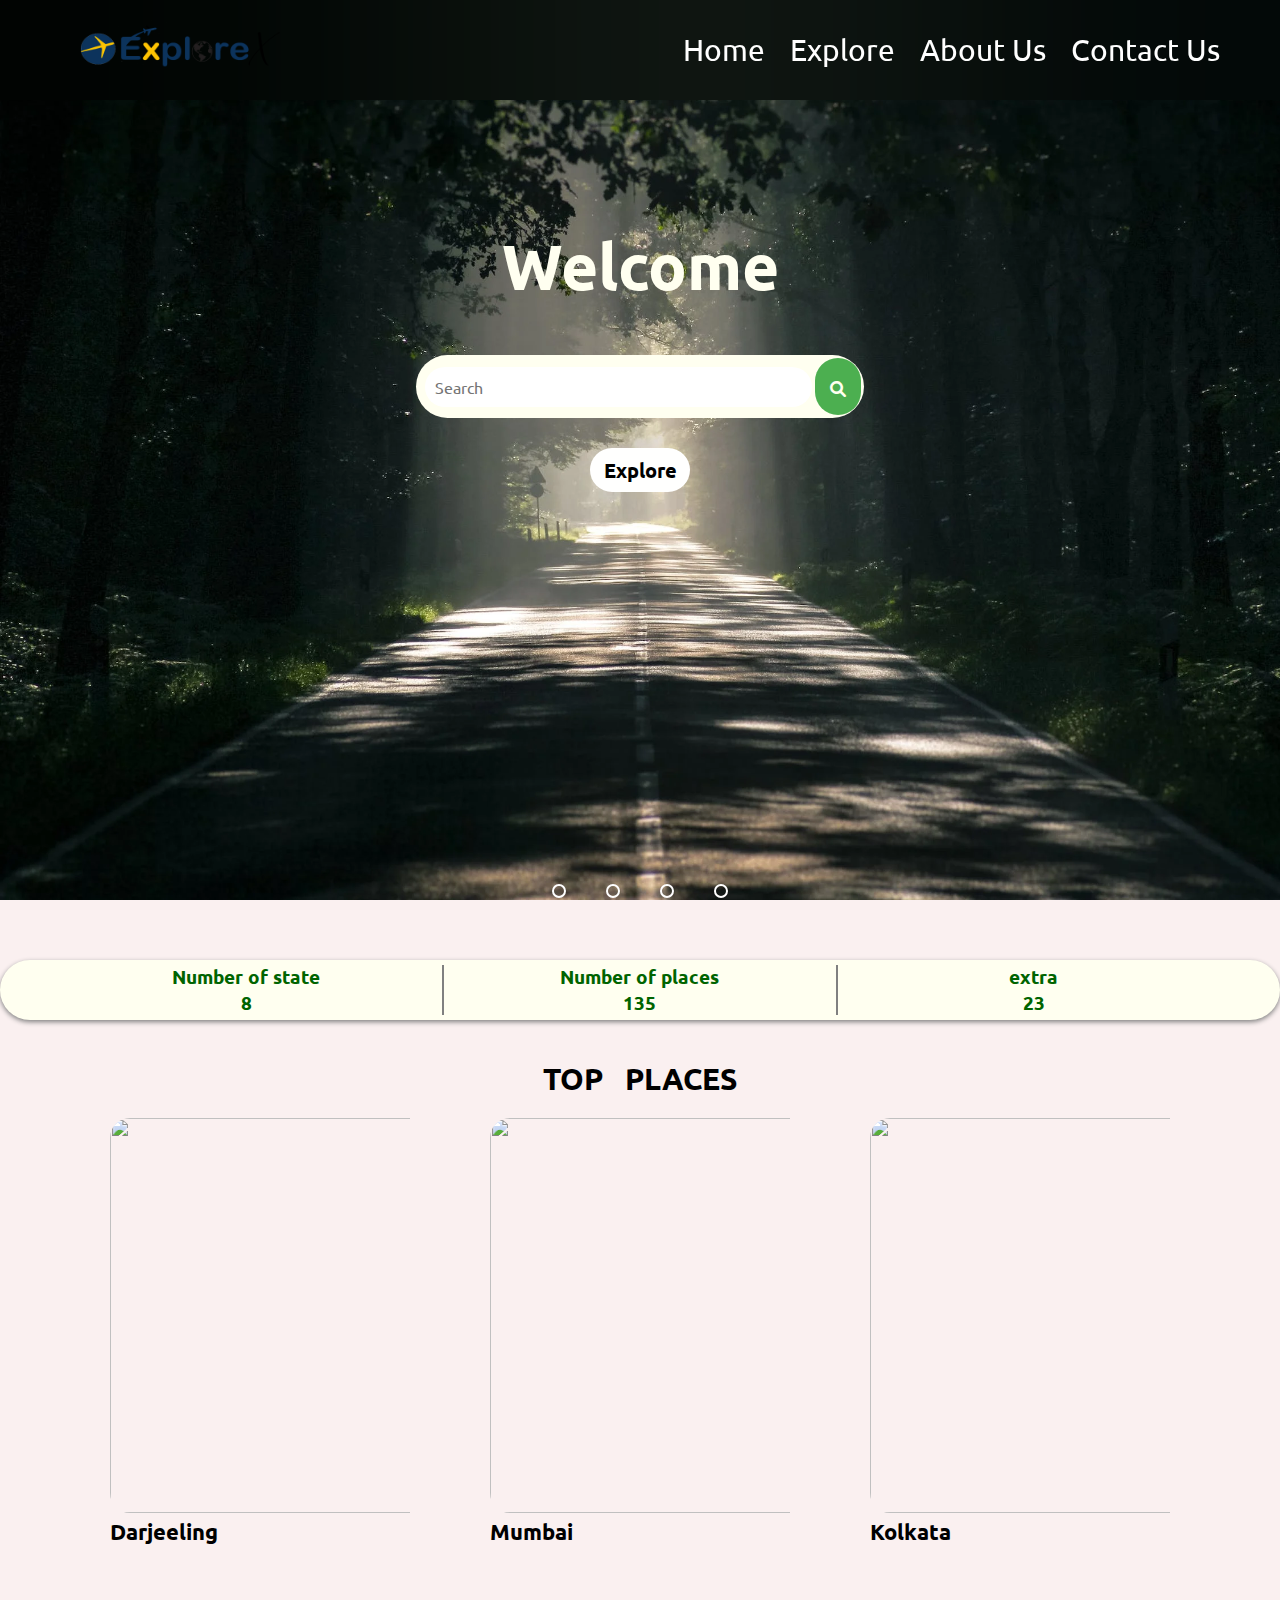
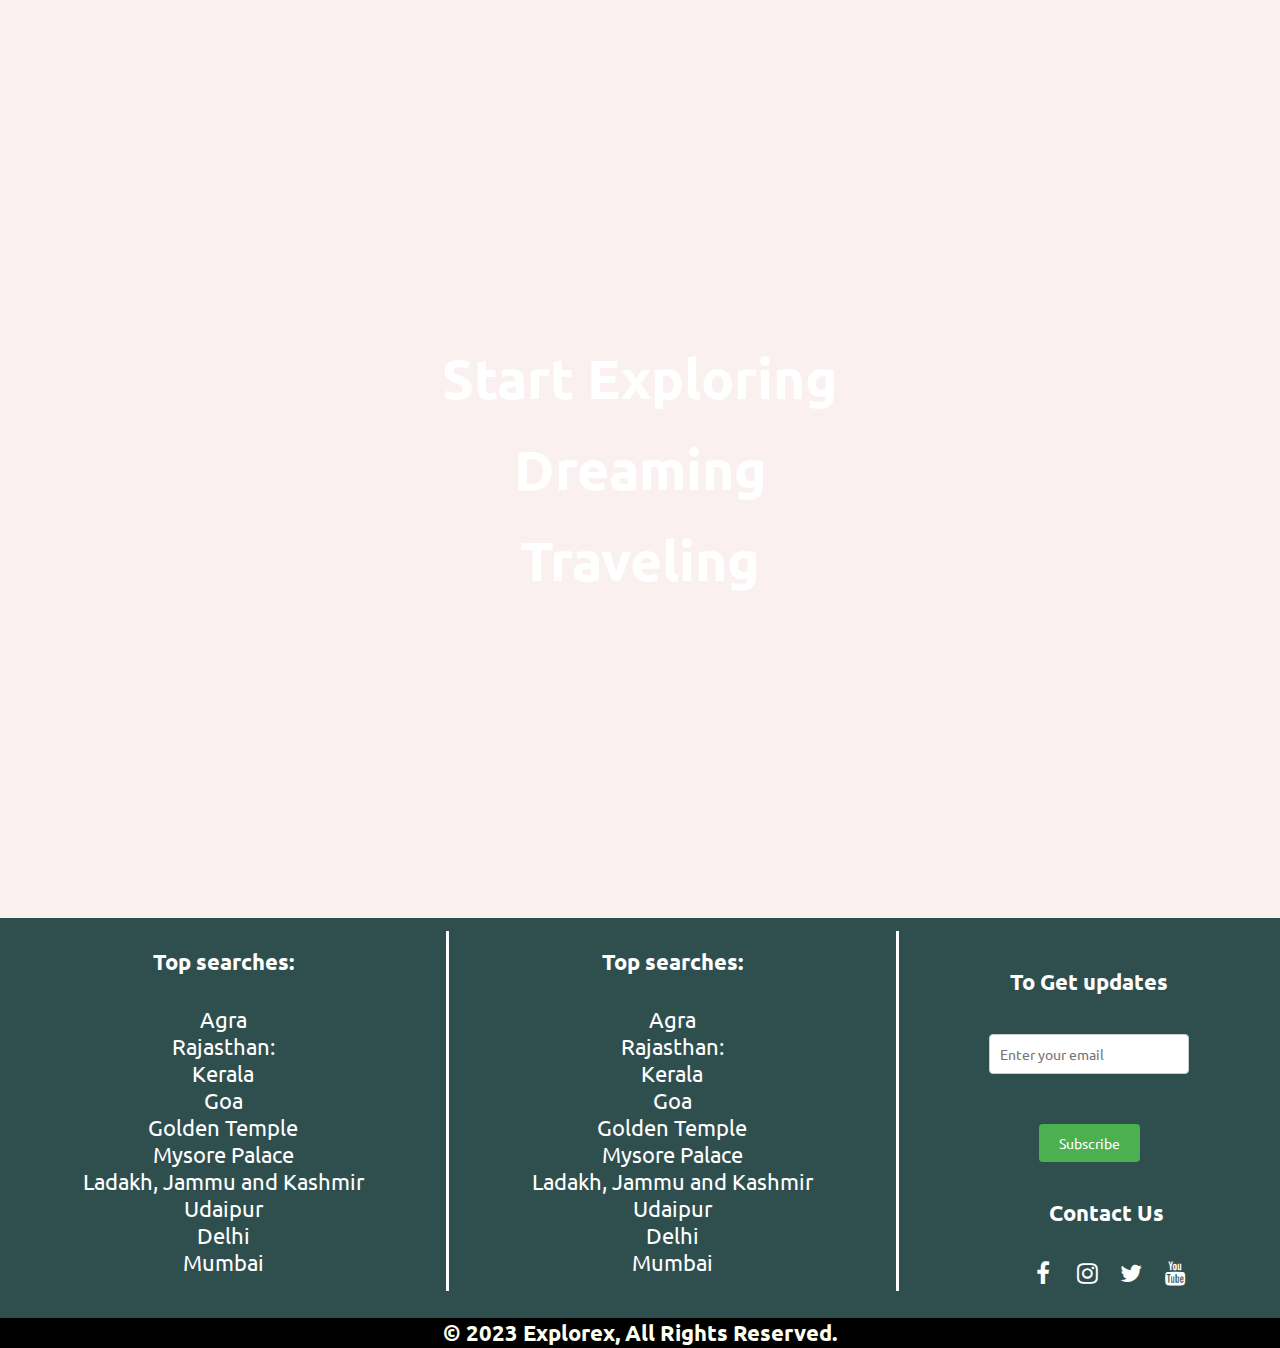
==== commit 62275c6c: "last update" ====
--- a/index.html
+++ b/index.html
@@ -1,13 +1,14 @@
 <!DOCTYPE html>
 <html>
   <head>
-    <title>Path Finder</title>
+    <title>ExploreX &#127757; || Home </title>
     <meta charset="utf-8" />
     <meta name="viewport" content="width=device-width, initial-scale=1.0" />
     <link
       rel="stylesheet"
       href="https://cdnjs.cloudflare.com/ajax/libs/font-awesome/6.0.0-beta3/css/all.min.css"
     />
+    <link href='https://fonts.googleapis.com/css?family=Ubuntu' rel='stylesheet'>
     <link rel="stylesheet" type="text/css" href="style.css" />
     <link
       rel="stylesheet"
@@ -49,13 +50,13 @@
         </div>
       </div>
       <header>
-        <img src="src/logo.png" alt="" style="height: 60px; width: 200px" />
+        <img src="src/logo.png"  alt="" style="height: 60px; width: 200px" />
         <nav>
           <ul>
             <li><a href="index.html">Home</a></li>
             <li><a href="explore.html">Explore</a></li>
             <li><a href="about.html">About Us</a></li>
-            <li><a href="contuctus.html">Contuct Us</a></li>
+            <li><a href="contuctus.html">Contact Us</a></li>
           </ul>
         </nav>
       </header>
@@ -97,7 +98,7 @@
       >
     </div>
     <main>
-      <h1 style="color: black; padding: 40px 140px">Top Places</h1>
+      <h1 style="color: black; padding: 90px 140px ;text-align: center; font-size: 30px; position: relative; top:70px;word-spacing: 15px; ">TOP PLACES</h1>
       <div
         style="
           height: 500px;
@@ -147,11 +148,11 @@
         </div>
       </div>
       <div class="video">
-        <video src="src/video_2.mp4" autoplay loop muted></video>
-        <div class="content">
-          <h3>Start Exploring.</h3>
-          <h3>Dreaming.</h3>
-          <h3>Traveling.</h3>
+        <video src="src/video.mp4" autoplay loop muted style="filter: brightness(50%); " ></video>
+        <div class="content" >
+          <h3 style="font-size: 55px; padding: 10px;">Start Exploring</h3>
+          <h3 style="font-size: 55px; padding: 10px;"> Dreaming</h3>
+          <h3 style="font-size: 55px; padding: 10px;">Traveling</h3>
         </div>
       </div>
       <section
@@ -169,10 +170,7 @@
           <p>Udaipur</p>
           <p>Delhi</p>
           <p>Mumbai</p>
-          <p>Kolkata</p>
-          <p>Darjeeling,</p>
-          <p>Shimla</p>
-          <p>Agra Fort</p>
+          
         </div>
         <div class="divider_last"></div>
 
@@ -188,10 +186,7 @@
           <p>Udaipur</p>
           <p>Delhi</p>
           <p>Mumbai</p>
-          <p>Kolkata</p>
-          <p>Darjeeling,</p>
-          <p>Shimla</p>
-          <p>Agra Fort</p>
+         
         </div>
         <div class="divider_last"></div>
         <div
--- a/style.css
+++ b/style.css
@@ -5,7 +5,10 @@
   margin: 0;
   padding: 0;
   box-sizing: border-box;
-}
+  font-family: 'Ubuntu';
+  font-size: 22px;
+}
+
 :root {
   font-size: 16px;
 }
@@ -24,6 +27,12 @@
 header {
   width: 100%;
   background: transparent;
+  /* background:  linear-gradient(to bottom, #000000, #323a32); */
+
+    backdrop-filter: blur(200px); /* Adjust the blur radius as needed */
+    -webkit-backdrop-filter: blur(10px); /* For Safari support */
+    background-color: rgba(0, 0, 0, 0.3); /* Adjust the background color and opacity as needed */
+  
   display: flex;
   justify-content: space-between;
   align-items: center;
@@ -31,11 +40,13 @@
   position: absolute;
   top: 0;
 }
+
 header img {
   margin-left: 80px;
   transition: transform 0.8s ease;
   cursor: pointer;
 }
+
 header img:hover {
   transform: scale(1.2);
 }
@@ -57,7 +68,7 @@
 }
 
 nav ul li a {
-  color: yellow;
+  color: rgb(255, 255, 255);
   text-decoration: none;
   font-size: 30px;
   transition: color 0.3s ease;
@@ -85,8 +96,7 @@
 }
 
 /* Main Content Styles */
-main {
-}
+main {}
 
 h2 {
   color: DarkGreen;
@@ -130,12 +140,13 @@
 
 #btn_1 a {
   border: 2px solid transparent;
-  background-color: yellow;
-  color: darkgreen;
+  background-color: rgb(255, 255, 254);
+  color: rgb(0, 0, 0);
   display: flex;
   font-size: 20px;
   height: 40px;
   width: 100px;
+  padding: 20px;
   border-radius: 25px;
   align-items: center;
   justify-content: center;
@@ -143,17 +154,19 @@
   cursor: pointer;
   transition: 0.3s ease;
 }
+
 #btn_1 a:hover {
   background-color: transparent;
   border: 2px solid ivory;
   color: ivory;
 }
+
 .middle {
   display: flex;
   justify-content: space-between;
-  width: 80%;
+  width: 100%;
   height: 60px;
-  top: 100vh;
+  top: 110vh;
   left: 50%;
   transform: translate(-50%, -50%);
   position: absolute;
@@ -162,21 +175,25 @@
   border-radius: 50px;
   padding: 5px 50px;
 }
+
 .middle span {
   text-align: center;
   font-weight: bold;
   width: 100%;
   padding: 0px;
 }
+
 .middle span div {
   color: darkgreen;
   font-size: 1.2rem;
 }
+
 .divider {
   height: 100%;
   width: 5px;
   background-color: gray;
 }
+
 .help {
   display: flex;
   justify-content: center;
@@ -196,11 +213,13 @@
   transition: transform 0.3s ease;
   cursor: pointer;
 }
+
 .help:hover {
   background-color: ivory;
   color: darkgreen;
   transform: scale(1.2);
 }
+
 .connect {
   display: flex;
   justify-content: center;
@@ -216,6 +235,7 @@
   border-radius: 15px;
   z-index: +1;
 }
+
 #changing-text {
   height: 100px;
   overflow: hidden;
@@ -322,7 +342,7 @@
 }
 
 .manual-btn {
-  border: 2px solid yellow;
+  border: 2px solid rgba(255, 255, 255, 0);
   padding: 5px;
   border-radius: 10px;
   cursor: pointer;
@@ -334,22 +354,22 @@
 }
 
 .manual-btn:hover {
-  background: yellow;
-}
-
-#radio1:checked ~ .first {
+  background: rgb(255, 255, 255);
+}
+
+#radio1:checked~.first {
   margin-left: 0;
 }
 
-#radio2:checked ~ .first {
+#radio2:checked~.first {
   margin-left: -20%;
 }
 
-#radio3:checked ~ .first {
+#radio3:checked~.first {
   margin-left: -40%;
 }
 
-#radio4:checked ~ .first {
+#radio4:checked~.first {
   margin-left: -60%;
 }
 
@@ -365,7 +385,7 @@
 }
 
 .navigation-auto div {
-  border: 2px solid yellow;
+  border: 2px solid rgb(255, 255, 255);
   padding: 5px;
   border-radius: 10px;
   transition: 1s;
@@ -375,21 +395,22 @@
   margin-right: 40px;
 }
 
-#radio1:checked ~ .navigation-auto .auto-btn1 {
-  background: yellow;
-}
-
-#radio2:checked ~ .navigation-auto .auto-btn2 {
-  background: yellow;
-}
-
-#radio3:checked ~ .navigation-auto .auto-btn3 {
-  background: yellow;
-}
-
-#radio4:checked ~ .navigation-auto .auto-btn4 {
-  background: yellow;
-}
+#radio1:checked~.navigation-auto .auto-btn1 {
+  background: rgb(255, 255, 255);
+}
+
+#radio2:checked~.navigation-auto .auto-btn2 {
+  background: rgb(255, 255, 255);
+}
+
+#radio3:checked~.navigation-auto .auto-btn3 {
+  background: rgb(255, 255, 255);
+}
+
+#radio4:checked~.navigation-auto .auto-btn4 {
+  background: rgb(255, 255, 255);
+}
+
 .places {
   min-width: 300px;
   border-radius: 10px;
@@ -434,6 +455,7 @@
   justify-content: space-between;
   padding: 15px 70px;
 }
+
 .last_cont1 {
   display: flex;
   align-items: center;
@@ -441,10 +463,12 @@
   width: 100%;
   height: 100%;
 }
+
 .last_cont1 img {
   width: 200px;
   height: 200px;
 }
+
 .last_cont2 {
   display: flex;
   align-items: center;
@@ -452,6 +476,7 @@
   width: 100%;
   height: 100%;
 }
+
 .feedback_form {
   width: 100%;
   height: 100%;
@@ -460,15 +485,19 @@
   align-items: center;
   justify-content: center;
 }
+
 .feedback_name {
   margin: 5px 5px;
 }
+
 .feedback_email {
   margin: 5px 5px;
 }
+
 .feedback_disc {
   margin: 5px 5px;
 }
+
 .feedback_name input {
   width: 100%;
   height: 100%;
@@ -482,6 +511,7 @@
   font-size: 16px;
   padding: 3px 6px;
 }
+
 .feedback_email input {
   width: 100%;
   height: 100%;
@@ -495,6 +525,7 @@
   font-size: 16px;
   padding: 3px 6px;
 }
+
 .feedback_disc textarea {
   resize: none;
   width: 100%;
@@ -507,6 +538,7 @@
   padding: 5px 10px;
   font-size: 10px;
 }
+
 .feedback_btn .feedback_button_3 {
   display: flex;
   width: fit-content;
@@ -525,10 +557,12 @@
   color: var(--extra_color);
   border: 2px solid var(--prim_color);
 }
+
 .feedback_btn .feedback_button_3:hover {
   background-color: transparent;
   border: 2px solid var(--extra_color);
 }
+
 .last_cont3 {
   width: 100%;
   height: 100px;
@@ -538,6 +572,7 @@
   justify-content: center;
   margin: 20px;
 }
+
 .last_cont3 a {
   color: white;
   font-size: 12px;
@@ -551,58 +586,65 @@
   text-decoration: none;
   transition: all 0.2s;
 }
+
 .last_cont3 a:hover {
   color: var(--extra_color);
   /* border-radius: 50%; */
   transition: all 0.2s;
 }
+
 .last_cont3 .youtube:hover {
   background-color: #ff0000;
   border: 2px solid white;
   color: white;
   margin: 10px;
 }
+
 .last_cont3 .insta:hover {
-  background: radial-gradient(
-    circle at 30% 107%,
-    #fdf497 0%,
-    #fdf497 5%,
-    #fd5949 45%,
-    #d6249f 60%,
-    #285aeb 90%
-  );
+  background: radial-gradient(circle at 30% 107%,
+      #fdf497 0%,
+      #fdf497 5%,
+      #fd5949 45%,
+      #d6249f 60%,
+      #285aeb 90%);
   border: 2px solid white;
   color: white;
   opacity: 1;
 }
+
 .last_cont3 .facebook:hover {
   opacity: 1;
   background-color: #3b5998;
   border: 2px solid white;
   color: white;
 }
+
 .last_cont3 .twitter:hover {
   background-color: #00acee;
   border: 2px solid white;
   color: white;
   opacity: 1;
 }
+
 /* conainer 4  */
 .last_text {
   height: 100%;
   width: auto;
   margin: 0px auto;
 }
+
 .last_text h3 {
   margin: 30px 0px;
   color: white;
   text-align: center;
 }
+
 .last_text p {
   margin-bottom: 0px;
   color: white;
   text-align: center;
 }
+
 .divider_last {
   height: 90%;
   width: 3px;
@@ -631,6 +673,7 @@
 
 .video .content {
   text-align: center;
-  font-size: 5rem;
-  color: white;
-}
+  font-size: 200px;
+  color: white;
+
+}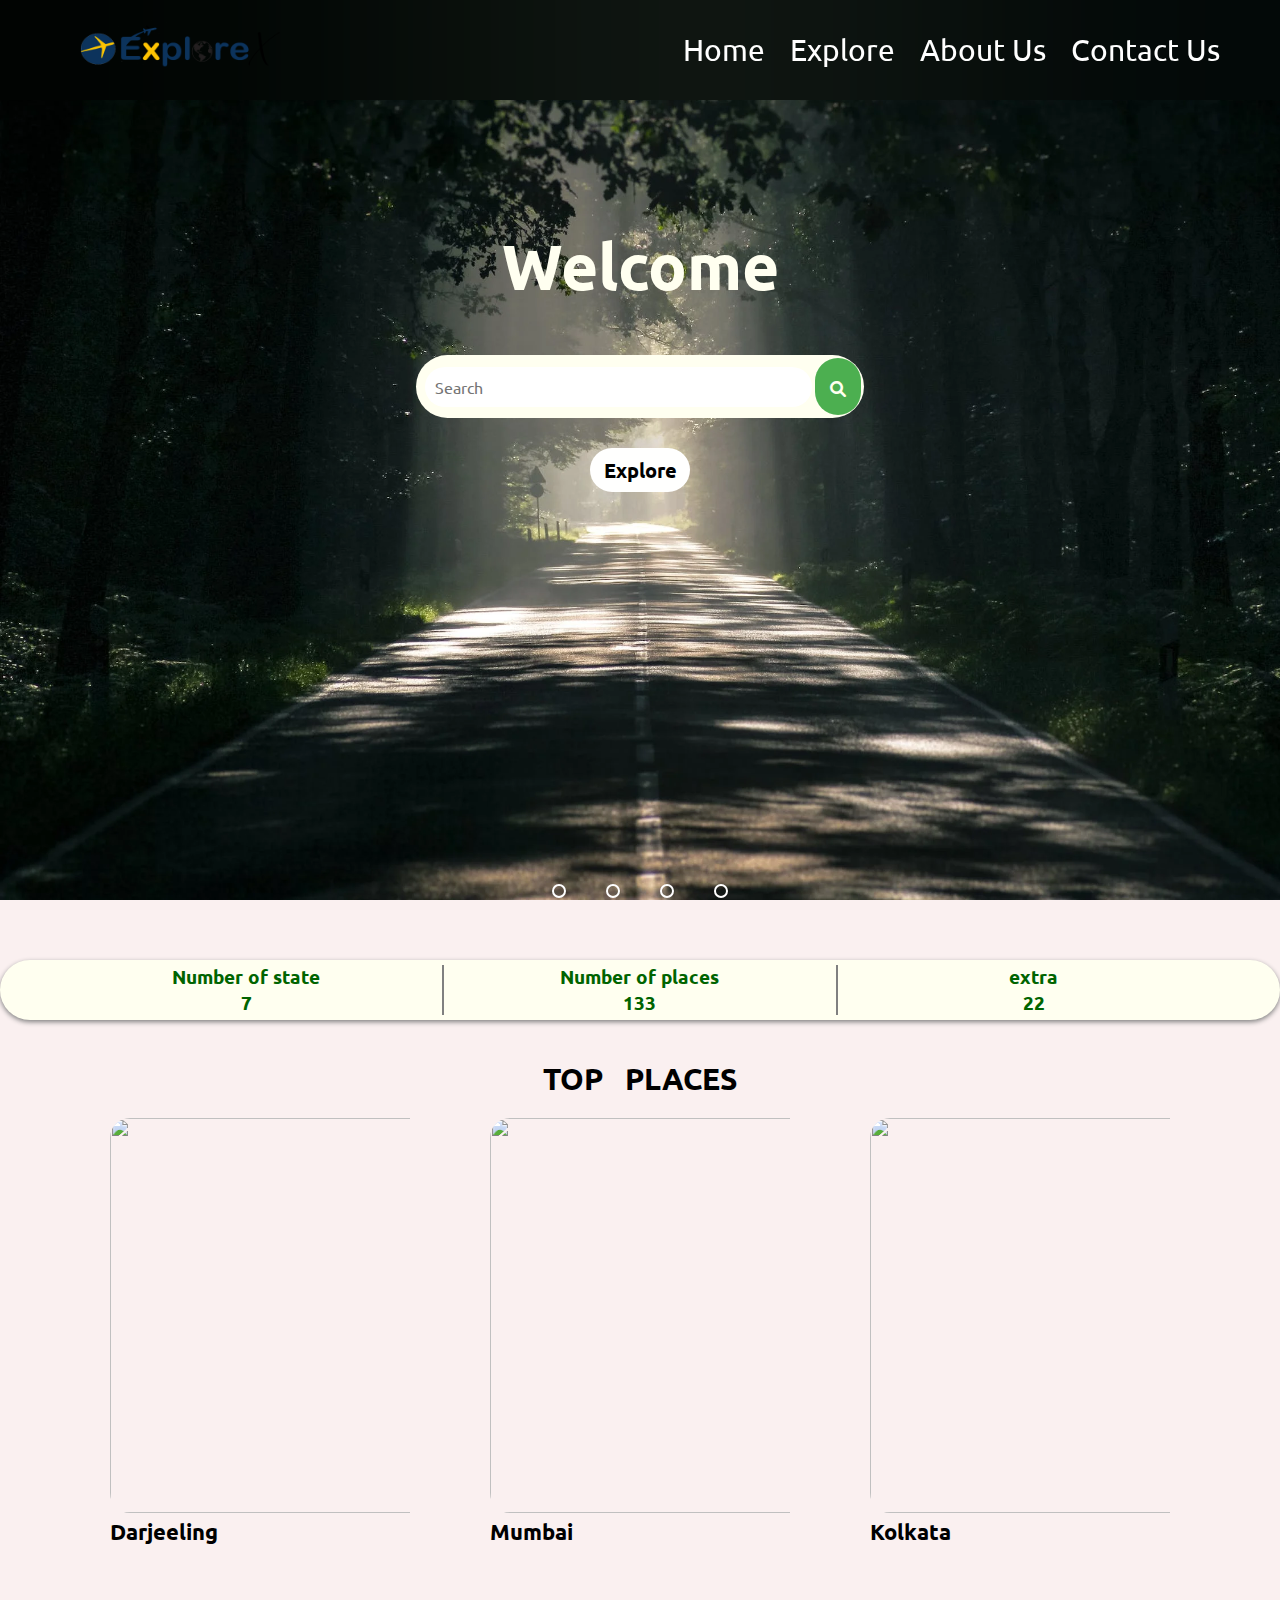
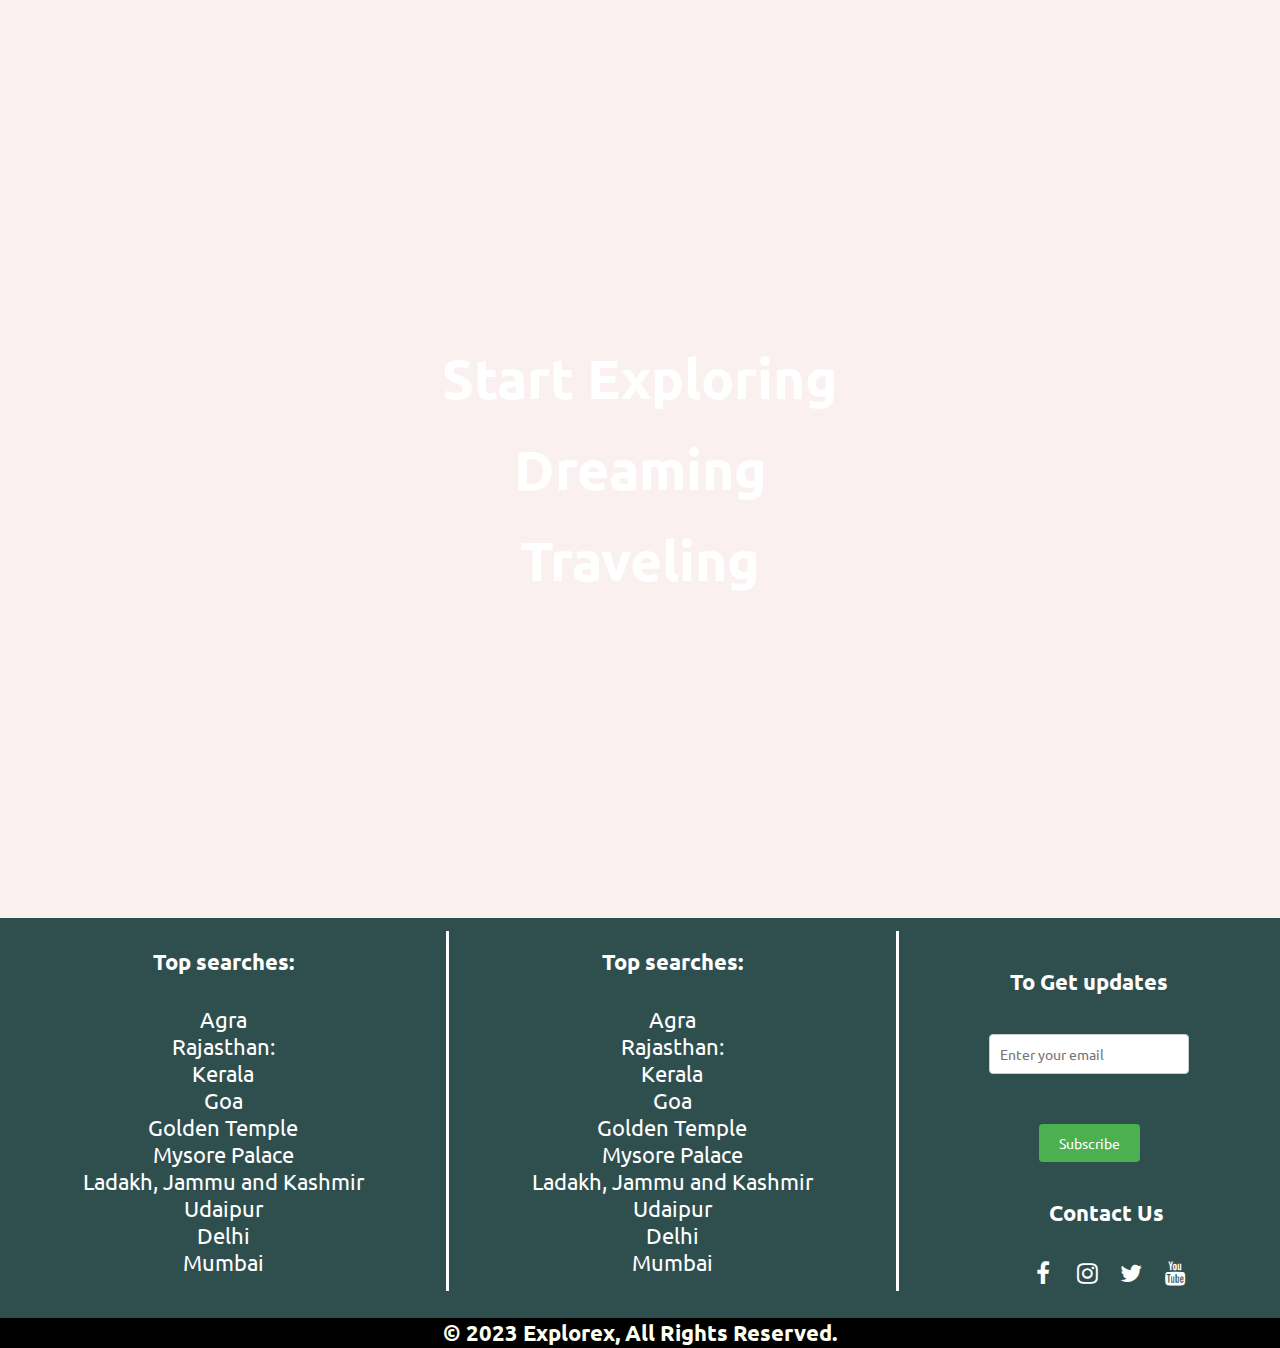
==== commit 1277c58d: "update" ====
--- a/index.html
+++ b/index.html
@@ -14,6 +14,31 @@
       rel="stylesheet"
       href="https://cdnjs.cloudflare.com/ajax/libs/font-awesome/4.7.0/css/font-awesome.min.css"
     />
+<style>
+  #scrollToTopBtn {
+    display: none;
+    /* Initially hide the button */
+    position: fixed;
+    bottom: 40px;
+    right: 40px;
+    width: 60px;
+    height: 60px;
+    border-radius: 60%;
+    background-color: #555;
+    color: #fff;
+    font-size: 24px;
+    border: none;
+    outline: none;
+    cursor: pointer;
+    filter: blur(0.9);
+    opacity: 0.4;
+  
+  }
+  
+  #scrollToTopBtn:hover {
+    filter: blur(0);
+    opacity: 0.7;
+  }</style>
   </head>
   <body>
     <div class="background">
@@ -266,6 +291,12 @@
     <footer>
       <h5>&copy; 2023 Explorex, All Rights Reserved.</h5>
     </footer>
+    <div>
+      <button id="scrollToTopBtn" onclick="scrollToTop()">
+        &#8679;  
+        <!-- 9757 -->
+      </button></div>
+    
   </body>
   <script src="script.js"></script>
   <script type="text/javascript">
@@ -277,5 +308,34 @@
         counter = 1;
       }
     }, 5000);
+
+    
+   // scroll to top
+   window.addEventListener('scroll', function () {
+    var scrollToTopBtn = document.getElementById('scrollToTopBtn');
+
+    if (window.pageYOffset > 100) {
+      scrollToTopBtn.style.display = 'block';
+    } else {
+      scrollToTopBtn.style.display = 'none';
+    }
+  });
+
+  document.getElementById('scrollToTopBtn').addEventListener('click', function () {
+    scrollToTop(250); // Smooth scroll to top in 500 milliseconds
+  });
+
+  function scrollToTop(scrollDuration) {
+    var scrollStep = -window.scrollY / (scrollDuration / 15);
+
+    var scrollInterval = setInterval(function () {
+      if (window.scrollY !== 0) {
+        window.scrollBy(0, scrollStep);
+      } else {
+        clearInterval(scrollInterval);
+      }
+    }, 15);
+  }
+
   </script>
 </html>
--- a/style.css
+++ b/style.css
@@ -676,4 +676,30 @@
   font-size: 200px;
   color: white;
 
+}
+
+
+#scrollToTopBtn {
+  display: none;
+  /* Initially hide the button */
+  position: fixed;
+  bottom: 40px;
+  right: 40px;
+  width: 60px;
+  height: 60px;
+  border-radius: 60%;
+  background-color: #555;
+  color: #fff;
+  font-size: 24px;
+  border: none;
+  outline: none;
+  cursor: pointer;
+  filter: blur(0.9);
+  opacity: 0.4;
+
+}
+
+#scrollToTopBtn:hover {
+  filter: blur(0);
+  opacity: 0.7;
 }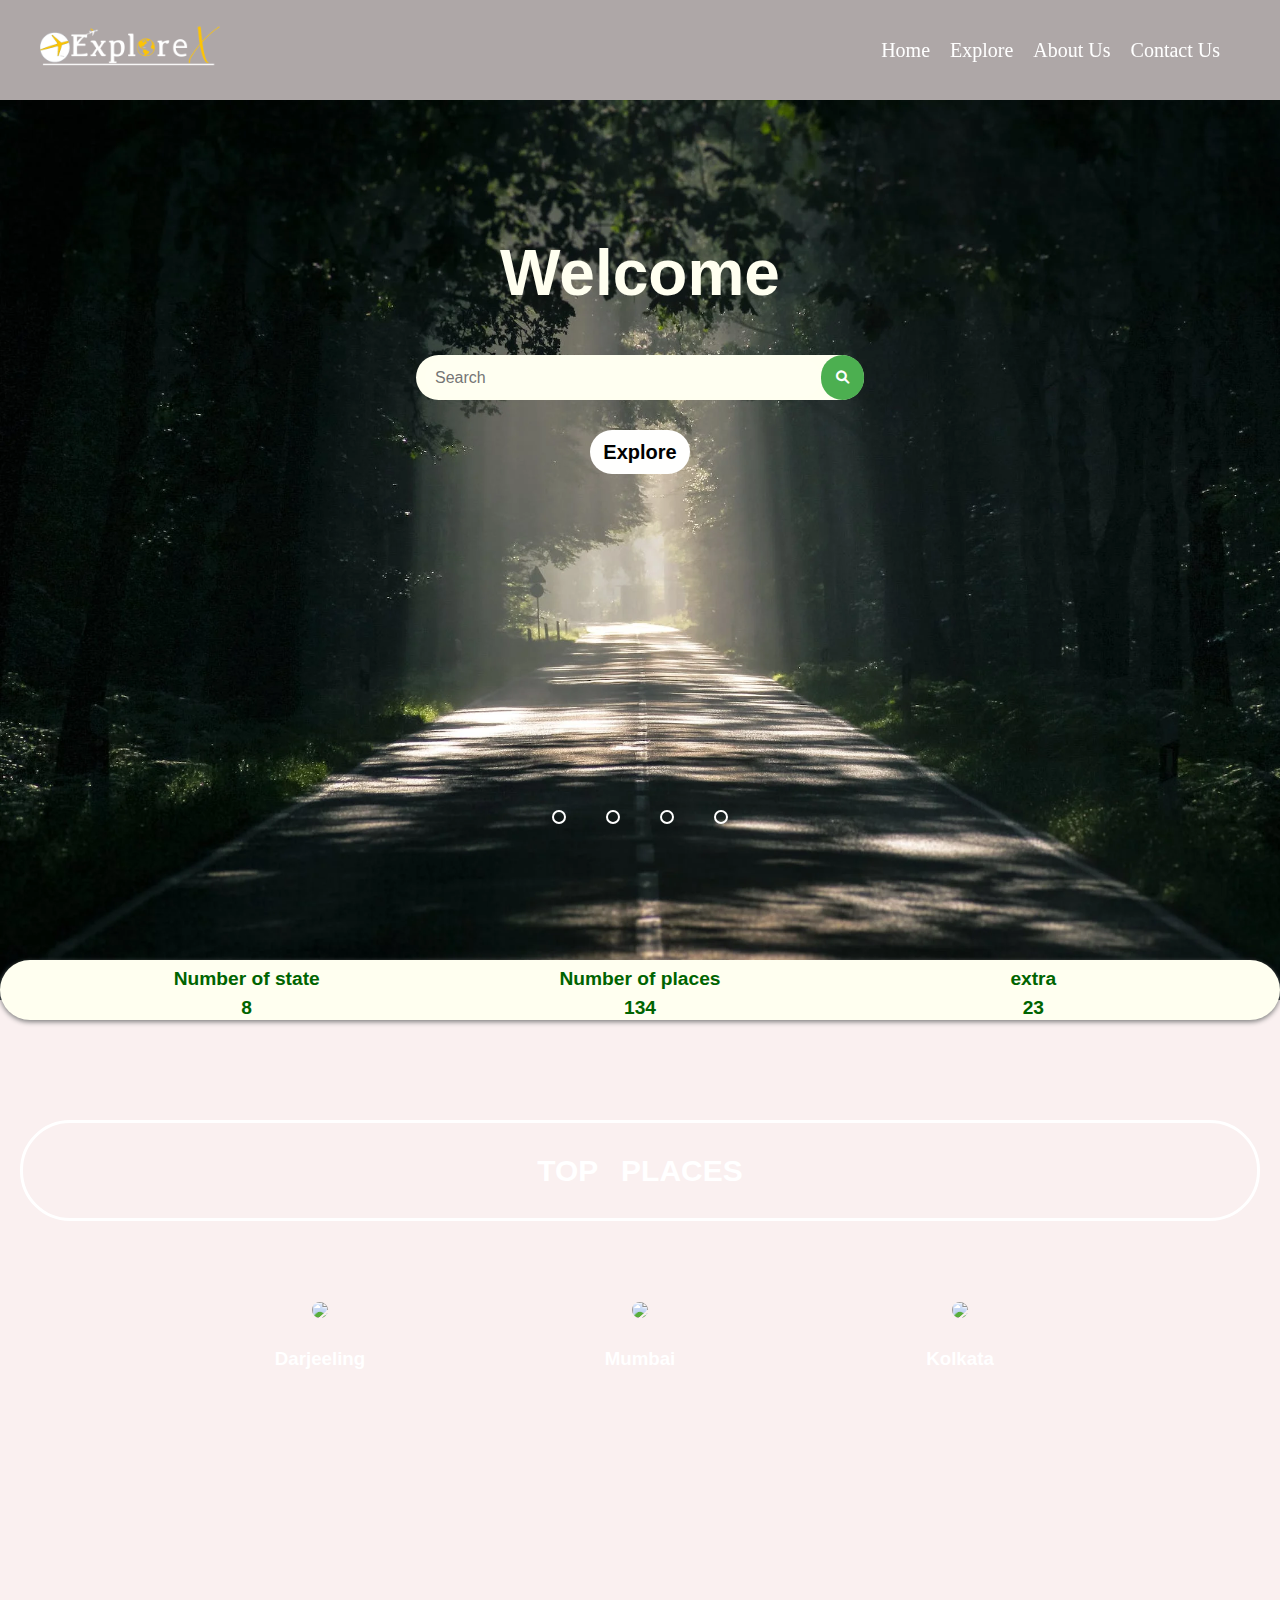
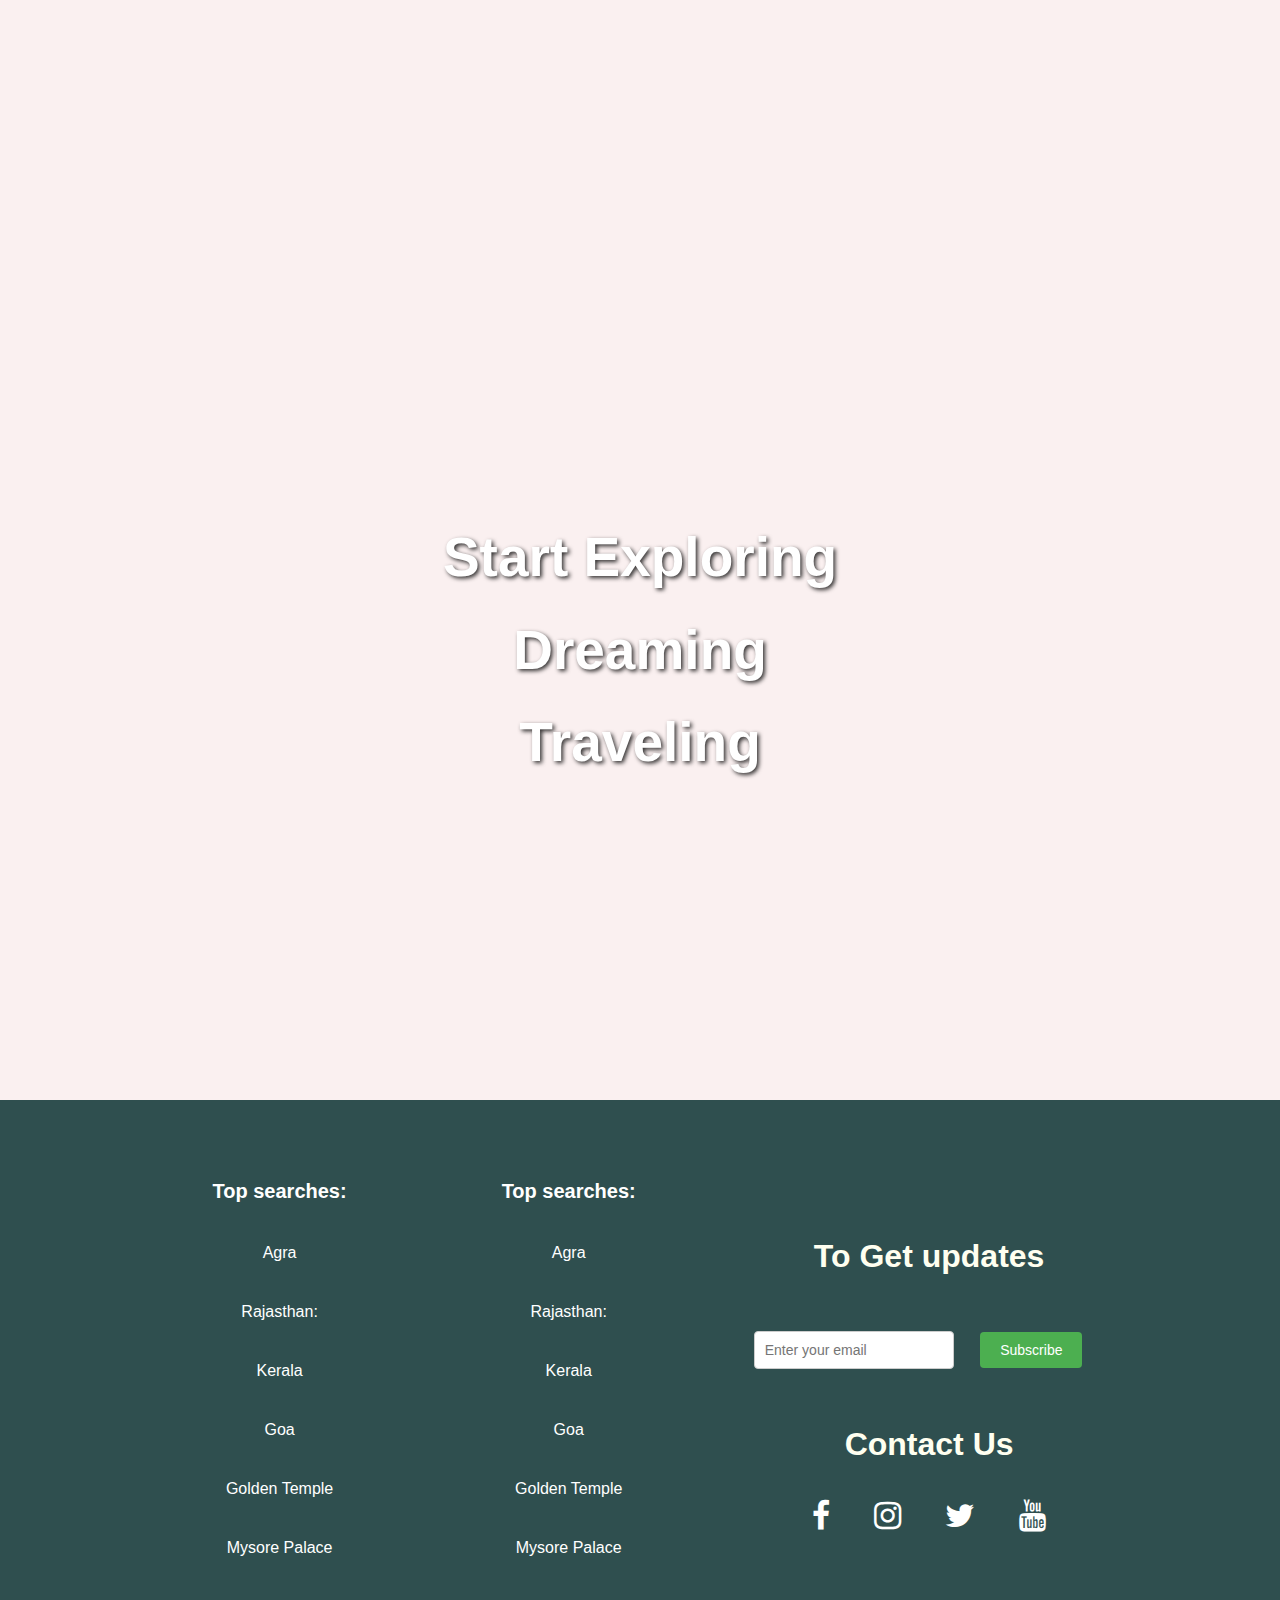
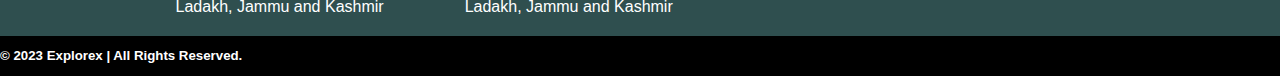
==== commit 09f0526d: "Version 1.4" ====
--- a/index.html
+++ b/index.html
@@ -1,341 +1,218 @@
 <!DOCTYPE html>
 <html>
-  <head>
-    <title>ExploreX &#127757; || Home </title>
-    <meta charset="utf-8" />
-    <meta name="viewport" content="width=device-width, initial-scale=1.0" />
-    <link
-      rel="stylesheet"
-      href="https://cdnjs.cloudflare.com/ajax/libs/font-awesome/6.0.0-beta3/css/all.min.css"
-    />
-    <link href='https://fonts.googleapis.com/css?family=Ubuntu' rel='stylesheet'>
-    <link rel="stylesheet" type="text/css" href="style.css" />
-    <link
-      rel="stylesheet"
-      href="https://cdnjs.cloudflare.com/ajax/libs/font-awesome/4.7.0/css/font-awesome.min.css"
-    />
-<style>
-  #scrollToTopBtn {
-    display: none;
-    /* Initially hide the button */
-    position: fixed;
-    bottom: 40px;
-    right: 40px;
-    width: 60px;
-    height: 60px;
-    border-radius: 60%;
-    background-color: #555;
-    color: #fff;
-    font-size: 24px;
-    border: none;
-    outline: none;
-    cursor: pointer;
-    filter: blur(0.9);
-    opacity: 0.4;
-  
-  }
-  
-  #scrollToTopBtn:hover {
-    filter: blur(0);
-    opacity: 0.7;
-  }</style>
-  </head>
-  <body>
-    <div class="background">
-      <div class="slider">
-        <div class="slides">
-          <input type="radio" name="radio-btn" id="radio1" />
-          <input type="radio" name="radio-btn" id="radio2" />
-          <input type="radio" name="radio-btn" id="radio3" />
-          <input type="radio" name="radio-btn" id="radio4" />
-          <div class="slide first">
-            <img src="src/1.jpeg" alt="" />
+
+<head>
+  <title>ExploreX &#127757; || Home </title>
+  <meta charset="utf-8" />
+  <meta name="viewport" content="width=device-width, initial-scale=1.0" />
+  <link rel="stylesheet" href="https://cdnjs.cloudflare.com/ajax/libs/font-awesome/6.0.0-beta3/css/all.min.css" />
+  <link href='https://fonts.googleapis.com/css?family=Ubuntu' rel='stylesheet'>
+  <link rel="stylesheet" type="text/css" href="style.css" />
+  <link rel="stylesheet" href="https://cdnjs.cloudflare.com/ajax/libs/font-awesome/4.7.0/css/font-awesome.min.css" />
+</head>
+
+<body>
+
+  <header>
+    <img src="src/logo.png" alt="" />
+    <nav>
+      <ul>
+        <li><a href="index.html">Home</a></li>
+        <li><a href="explore.html">Explore</a></li>
+        <li><a href="about.html">About Us</a></li>
+        <li><a href="contuctus.html">Contact Us</a></li>
+      </ul>
+    </nav>
+  </header>
+
+  <div class="background">
+    <div class="slider">
+      <div class="slides">
+        <input type="radio" name="radio-btn" id="radio1" />
+        <input type="radio" name="radio-btn" id="radio2" />
+        <input type="radio" name="radio-btn" id="radio3" />
+        <input type="radio" name="radio-btn" id="radio4" />
+
+        <div class="slide first">
+          <img src="src/1.jpeg" alt="" />
+        </div>
+
+        <div class="slide">
+          <img src="src/2.jpeg" alt="" />
+        </div>
+
+        <div class="slide">
+          <img src="src/3.jpeg" alt="" />
+        </div>
+
+        <div class="slide">
+          <img src="src/4.jpeg" alt="" />
+        </div>
+
+        <!-- Auto navigation buttons (optional, if you want to add this feature) -->
+        <div class="navigation-auto">
+          <div class="auto-btn1"></div>
+          <div class="auto-btn2"></div>
+          <div class="auto-btn3"></div>
+          <div class="auto-btn4"></div>
+        </div>
+      </div>
+
+      <!-- Manual navigation buttons -->
+      <div class="navigation-manual">
+        <label for="radio1" class="manual-btn"></label>
+        <label for="radio2" class="manual-btn"></label>
+        <label for="radio3" class="manual-btn"></label>
+        <label for="radio4" class="manual-btn"></label>
+      </div>
+    </div>
+
+    <div id="container_1">
+      <h2 id="changing-text"></h2>
+
+
+      <div class="search-bar">
+        <input type="text" placeholder="Search" />
+        <button type="submit" class="search-icon-button">
+          <i class="fas fa-search"></i>
+          <i class="fas fa-arrow-right"></i>
+        </button>
+      </div>
+
+      <container id="explorebtn"><a href="explore.html">
+          Explore</a></container>
+
+    </div>
+  </div>
+  <div class="floatbar">
+    <span>
+      <div>Number of state</div>
+      <div class="count_1">3</div>
+    </span>
+    <div class="divider"></div>
+    <span>
+      <div>Number of places</div>
+      <div class="count_2">0</div>
+    </span>
+    <div class="divider"></div>
+    <span>
+      <div>extra</div>
+      <div class="count_3">0</div>
+    </span>
+  </div>
+
+
+  <section>
+    <h1 class="midsec">
+      TOP PLACES</h1>
+    <div class="midsecpic">
+      <div class="midsecplaces">
+        <a href="places.html?data=West Bengal&index=1">
+          <div>
+            <img
+              src="https://media.istockphoto.com/id/498683275/photo/tea-time.jpg?s=612x612&w=0&k=20&c=M0bq4cgRMMbUuXeeQrlR9QOxx4UTP27o3-Cu6xhs6WI=" />
           </div>
-          <div class="slide">
-            <img src="src/2.jpeg" alt="" />
+          <span>
+            <h3>Darjeeling</h3>
+          </span>
+        </a>
+      </div>
+      <div class="midsecplaces">
+        <a href="places.html?data=Maharashtra&index=5">
+          <div style="height: auto; width: auto">
+            <img src="https://wallpaperaccess.com/full/1180008.jpg" />
           </div>
-          <div class="slide">
-            <img src="src/3.jpeg" alt="" />
+          <span>
+            <h3>Mumbai</h3>
+          </span>
+        </a>
+      </div>
+      <div class="midsecplaces">
+        <a href="places.html?data=West Bengal&index=0">
+          <div>
+            <img
+              src="https://media.istockphoto.com/id/1164386039/photo/howrah-bridge-on-river-ganges-at-kolkata-at-twilight-with-moody-sky.jpg?s=612x612&w=0&k=20&c=CHrNWdInFSDyERdvgd0f8935hZcBQU6lbYCE4LlXqUY=" />
           </div>
-          <div class="slide">
-            <img src="src/4.jpeg" alt="" />
-          </div>
-          <div class="navigation-auto">
-            <div class="auto-btn1"></div>
-            <div class="auto-btn2"></div>
-            <div class="auto-btn3"></div>
-            <div class="auto-btn4"></div>
-          </div>
-        </div>
-        <div class="navigation-manual">
-          <label for="radio1" class="manual-btn"></label>
-          <label for="radio2" class="manual-btn"></label>
-          <label for="radio3" class="manual-btn"></label>
-          <label for="radio4" class="manual-btn"></label>
-        </div>
-      </div>
-      <header>
-        <img src="src/logo.png"  alt="" style="height: 60px; width: 200px" />
-        <nav>
-          <ul>
-            <li><a href="index.html">Home</a></li>
-            <li><a href="explore.html">Explore</a></li>
-            <li><a href="about.html">About Us</a></li>
-            <li><a href="contuctus.html">Contact Us</a></li>
-          </ul>
-        </nav>
-      </header>
-
-      <div id="container_1">
-        <h2 id="changing-text" style="font-size: 4rem; color: ivory"></h2>
-        <div class="search-bar">
-          <input type="text" placeholder="Search" />
-          <button type="submit" class="search-icon-button">
-            <i class="fas fa-search"></i>
-            <i class="fas fa-arrow-right"></i>
+          <span>
+            <h3>Kolkata</h3>
+          </span>
+        </a>
+      </div>
+    </div>
+  </section>
+
+  <main>
+    <div class="video">
+      <video src="src/video.mp4" autoplay loop muted></video>
+      <div class="content">
+        <h3>Start Exploring</h3>
+        <h3>Dreaming</h3>
+        <h3>Traveling</h3>
+      </div>
+    </div>
+  </main>
+
+  <section class="last">
+    <div class="last_text">
+      <h3>Top searches:</h3>
+      <p>Agra</p>
+      <p>Rajasthan:</p>
+      <p>Kerala</p>
+      <p>Goa</p>
+      <p>Golden Temple</p>
+      <p>Mysore Palace</p>
+      <p>Ladakh, Jammu and Kashmir</p>
+    </div>
+
+    <div class="divider_last"></div>
+
+    <div class="last_text">
+      <h3>Top searches:</h3>
+      <p>Agra</p>
+      <p>Rajasthan:</p>
+      <p>Kerala</p>
+      <p>Goa</p>
+      <p>Golden Temple</p>
+      <p>Mysore Palace</p>
+      <p>Ladakh, Jammu and Kashmir</p>
+    </div>
+
+    <div class="divider_last"></div>
+
+    <div class="lastsec">
+      <h1>
+        To Get updates
+      </h1>
+      <div>
+        <div>
+          <input type="email" placeholder="Enter your email" />
+          <button>
+            Subscribe
           </button>
         </div>
-
-        <container id="btn_1"
-          ><a href="explore.html" style="text-decoration: none">
-            Explore</a
-          ></container
-        >
-      </div>
-    </div>
-    <div class="middle">
-      <span
-        style="display: flex; justify-content: center; flex-direction: column"
-        ><div>Number of state</div>
-        <div class="count_1">3</div></span
-      >
-      <div class="divider"></div>
-      <span
-        style="display: flex; justify-content: center; flex-direction: column"
-        ><div>Number of places</div>
-        <div class="count_2">0</div></span
-      >
-      <div class="divider"></div>
-      <span
-        style="display: flex; justify-content: center; flex-direction: column"
-        ><div>extra</div>
-        <div class="count_3">0</div></span
-      >
-    </div>
-    <main>
-      <h1 style="color: black; padding: 90px 140px ;text-align: center; font-size: 30px; position: relative; top:70px;word-spacing: 15px; ">TOP PLACES</h1>
-      <div
-        style="
-          height: 500px;
-          width: auto;
-          display: flex;
-          justify-content: center;
-          align-items: center;
-          padding: 0px 100px;
-          position: relative;
-        "
-      >
-        <div class="places" style="height: 100%; width: 100%; margin: 40px">
-          <a href="places.html?data=West Bengal&index=1">
-            <div>
-              <img
-                src="https://media.istockphoto.com/id/498683275/photo/tea-time.jpg?s=612x612&w=0&k=20&c=M0bq4cgRMMbUuXeeQrlR9QOxx4UTP27o3-Cu6xhs6WI="
-                alt=""
-                style="height: 395px; width: 400px; border-radius: 20px"
-              />
-            </div>
-            <span><h3>Darjeeling</h3></span>
-          </a>
-        </div>
-        <div class="places" style="height: 100%; width: 100%; margin: 40px">
-          <a href="places.html?data=Maharashtra&index=5">
-            <div style="height: auto; width: auto">
-              <img
-                src="https://wallpaperaccess.com/full/1180008.jpg"
-                alt=""
-                style="height: 395px; width: 400px; border-radius: 20px"
-              />
-            </div>
-            <span><h3>Mumbai</h3></span>
-          </a>
-        </div>
-        <div class="places" style="height: 100%; width: 100%; margin: 40px">
-          <a href="places.html?data=West Bengal&index=0">
-            <div>
-              <img
-                src="https://media.istockphoto.com/id/1164386039/photo/howrah-bridge-on-river-ganges-at-kolkata-at-twilight-with-moody-sky.jpg?s=612x612&w=0&k=20&c=CHrNWdInFSDyERdvgd0f8935hZcBQU6lbYCE4LlXqUY="
-                alt=""
-                style="height: 395px; width: 400px; border-radius: 20px"
-              />
-            </div>
-            <span><h3>Kolkata</h3></span></a
-          >
-        </div>
-      </div>
-      <div class="video">
-        <video src="src/video.mp4" autoplay loop muted style="filter: brightness(50%); " ></video>
-        <div class="content" >
-          <h3 style="font-size: 55px; padding: 10px;">Start Exploring</h3>
-          <h3 style="font-size: 55px; padding: 10px;"> Dreaming</h3>
-          <h3 style="font-size: 55px; padding: 10px;">Traveling</h3>
-        </div>
-      </div>
-      <section
-        style="display: flex; height: 400px; background-color: darkslategrey"
-      >
-        <div class="last_text">
-          <h3>Top searches:</h3>
-          <p>Agra</p>
-          <p>Rajasthan:</p>
-          <p>Kerala</p>
-          <p>Goa</p>
-          <p>Golden Temple</p>
-          <p>Mysore Palace</p>
-          <p>Ladakh, Jammu and Kashmir</p>
-          <p>Udaipur</p>
-          <p>Delhi</p>
-          <p>Mumbai</p>
-          
-        </div>
-        <div class="divider_last"></div>
-
-        <div class="last_text">
-          <h3>Top searches:</h3>
-          <p>Agra</p>
-          <p>Rajasthan:</p>
-          <p>Kerala</p>
-          <p>Goa</p>
-          <p>Golden Temple</p>
-          <p>Mysore Palace</p>
-          <p>Ladakh, Jammu and Kashmir</p>
-          <p>Udaipur</p>
-          <p>Delhi</p>
-          <p>Mumbai</p>
-         
-        </div>
-        <div class="divider_last"></div>
-        <div
-          style="
-            height: 100%;
-            width: auto;
-            margin: 0px auto;
-            display: flex;
-            flex-direction: column;
-          "
-        >
-          <h3 style="text-align: center; margin-top: 50px; color: white">
-            To Get updates
-          </h3>
-          <div
-            style="
-              height: 100%;
-              display: flex;
-              flex-direction: column;
-              justify-content: center;
-            "
-          >
-            <div
-              style="
-                display: flex;
-                align-items: center;
-                gap: 50px;
-                flex-direction: column;
-              "
-            >
-              <input
-                type="email"
-                placeholder="Enter your email"
-                style="
-                  padding: 10px;
-                  border-radius: 4px;
-                  border: 1px solid #ccc;
-                  font-size: 14px;
-                  width: 200px;
-                "
-              />
-              <button
-                style="
-                  padding: 10px 20px;
-                  background-color: #4caf50;
-                  color: white;
-                  border: none;
-                  border-radius: 4px;
-                  cursor: pointer;
-                  font-size: 14px;
-                "
-              >
-                Subscribe
-              </button>
-            </div>
-          </div>
-          <h1 style="text-align: center; padding-left: 35px; color: white">
-            Contact Us
-          </h1>
-          <div class="last_cont3">
-            <a href="https://www.facebook.com/" class="facebook"
-              ><i class="fa fa-facebook fa-2x"></i
-            ></a>
-            <a href="https://www.instagram.com/" class="insta"
-              ><i class="fa fa-instagram fa-2x"></i
-            ></a>
-            <a href="https://www.twitter.com/" class="twitter"
-              ><i class="fa fa-twitter fa-2x"></i
-            ></a>
-            <a href="https://www.youtube.com/" class="youtube"
-              ><i class="fa fa-youtube fa-2x"></i
-            ></a>
-          </div>
-        </div>
-      </section>
-    </main>
-    <footer>
-      <h5>&copy; 2023 Explorex, All Rights Reserved.</h5>
-    </footer>
-    <div>
-      <button id="scrollToTopBtn" onclick="scrollToTop()">
-        &#8679;  
-        <!-- 9757 -->
-      </button></div>
-    
-  </body>
-  <script src="script.js"></script>
-  <script type="text/javascript">
-    var counter = 1;
-    setInterval(function () {
-      document.getElementById("radio" + counter).checked = true;
-      counter++;
-      if (counter > 4) {
-        counter = 1;
-      }
-    }, 5000);
-
-    
-   // scroll to top
-   window.addEventListener('scroll', function () {
-    var scrollToTopBtn = document.getElementById('scrollToTopBtn');
-
-    if (window.pageYOffset > 100) {
-      scrollToTopBtn.style.display = 'block';
-    } else {
-      scrollToTopBtn.style.display = 'none';
-    }
-  });
-
-  document.getElementById('scrollToTopBtn').addEventListener('click', function () {
-    scrollToTop(250); // Smooth scroll to top in 500 milliseconds
-  });
-
-  function scrollToTop(scrollDuration) {
-    var scrollStep = -window.scrollY / (scrollDuration / 15);
-
-    var scrollInterval = setInterval(function () {
-      if (window.scrollY !== 0) {
-        window.scrollBy(0, scrollStep);
-      } else {
-        clearInterval(scrollInterval);
-      }
-    }, 15);
-  }
-
-  </script>
-</html>
+      </div>
+      <h1>
+        Contact Us
+      </h1>
+      <div class="last_cont3">
+        <a href="https://www.facebook.com/" class="facebook"><i class="fa fa-facebook fa-2x"></i></a>
+        <a href="https://www.instagram.com/" class="insta"><i class="fa fa-instagram fa-2x"></i></a>
+        <a href="https://www.twitter.com/" class="twitter"><i class="fa fa-twitter fa-2x"></i></a>
+        <a href="https://www.youtube.com/" class="youtube"><i class="fa fa-youtube fa-2x"></i></a>
+      </div>
+    </div>
+  </section>
+
+  <footer>
+    <h5>&copy; 2023 Explorex | All Rights Reserved.</h5>
+  </footer>
+  <div>
+    <button id="scrollToTopBtn" onclick="scrollToTop()">
+      &#8679;
+      <!-- 9757 -->
+    </button>
+  </div>
+
+</body>
+<script src="script.js"></script>
+</html>--- a/style.css
+++ b/style.css
@@ -1,705 +1,1268 @@
-/* style.css */
-
-/* Body Styles */
-* {
-  margin: 0;
-  padding: 0;
-  box-sizing: border-box;
-  font-family: 'Ubuntu';
-  font-size: 22px;
-}
-
-:root {
-  font-size: 16px;
-}
-
-body {
-  position: relative;
-  font-family: Arial, sans-serif;
-  background-color: #f8ececc5;
-  color: black;
-  margin: 0;
-  padding: 0;
-  width: 100vw;
+/* CSS for the section */
+section {
+    min-height: calc(100vh - 100px);
+    /* Subtract the height of the footer (adjust the value based on your footer height) */
+    align-items: center;
+    padding: 20px;
+}
+
+/* Add media query for smaller screens to adjust layout */
+@media screen and (max-width: 768px) {
+    section {
+        flex-direction: column;
+    }
 }
 
 /* Header Styles */
 header {
-  width: 100%;
-  background: transparent;
-  /* background:  linear-gradient(to bottom, #000000, #323a32); */
-
-    backdrop-filter: blur(200px); /* Adjust the blur radius as needed */
-    -webkit-backdrop-filter: blur(10px); /* For Safari support */
-    background-color: rgba(0, 0, 0, 0.3); /* Adjust the background color and opacity as needed */
-  
-  display: flex;
-  justify-content: space-between;
-  align-items: center;
-  padding: 20px 0px;
-  position: absolute;
-  top: 0;
+    width: 100%;
+    background: transparent;
+
+    backdrop-filter: blur(200px);
+    /* Adjust the blur radius as needed */
+    -webkit-backdrop-filter: blur(20px);
+    /* For Safari support */
+    background-color: rgba(0, 0, 0, 0.3);
+    /* Adjust the background color and opacity as needed */
+
+    display: flex;
+    justify-content: space-between;
+    align-items: center;
+    padding: 20px 20px;
+    position: static;
 }
 
 header img {
-  margin-left: 80px;
-  transition: transform 0.8s ease;
-  cursor: pointer;
+    height: 60px;
+    width: auto;
+    margin-left: 20px;
+    transition: transform 0.8s ease;
+    cursor: pointer;
 }
 
 header img:hover {
-  transform: scale(1.2);
-}
+    transform: scale(1.2);
+}
+
+
 
 h1 {
-  color: Ivory;
-  margin: 0;
+    color: Ivory;
+    margin: 0;
 }
 
 nav ul {
-  list-style-type: none;
-  margin: 0;
-  padding: 0px 40px;
+    list-style-type: none;
+    margin: 0;
+    padding: 0px 20px;
+    display: flex;
 }
 
 nav ul li {
-  display: inline;
-  margin-right: 20px;
+    display: inline;
+    margin-right: 20px;
 }
 
 nav ul li a {
-  color: rgb(255, 255, 255);
-  text-decoration: none;
-  font-size: 30px;
-  transition: color 0.3s ease;
-  position: relative;
+    color: rgb(255, 255, 255);
+    text-decoration: none;
+    font-size: 20px;
+    transition: color 0.3s ease;
+    position: relative;
+    font-family: "Roboto Slab", serif;
 }
 
 nav ul li a::after {
-  content: "";
-  position: absolute;
-  width: 100%;
-  height: 2px;
-  bottom: -2px;
-  left: 0;
-  background-color: ivory;
-  transform: scaleX(0);
-  transition: transform 0.3s ease;
+    content: "";
+    position: absolute;
+    width: 100%;
+    height: 2px;
+    bottom: -2px;
+    left: 0;
+    background-color: ivory;
+    transform: scaleX(0);
+    transform-origin: left;
+    transition: transform 0.3s ease;
 }
 
 nav ul li a:hover {
-  color: ivory;
+    color: ivory;
 }
 
 nav ul li a:hover::after {
-  transform: scaleX(1);
-}
-
-/* Main Content Styles */
-main {}
+    transform: scaleX(1);
+}
+
+@media (max-width: 768px) {
+    header {
+        padding: 10px;
+        /* Adjust padding for smaller screens */
+    }
+
+    header img {
+        height: 40px;
+        /* Adjust image height for smaller screens */
+        margin-left: 10px;
+        /* Adjust margin for smaller screens */
+    }
+
+    nav ul {
+        padding: 0px;
+        /* Remove padding for smaller screens */
+        flex-direction: column;
+        /* Stack menu items vertically */
+    }
+
+    nav ul li {
+        margin-right: 0;
+        margin-bottom: 10px;
+        /* Add margin between stacked menu items */
+    }
+
+    nav ul li a {
+        font-size: 18px;
+        /* Adjust font size for smaller screens */
+    }
+}
+
+
+body {
+    background-image: url("https://images.pexels.com/photos/36717/amazing-animal-beautiful-beautifull.jpg?auto=compress&cs=tinysrgb&w=1260&h=750&dpr=2");
+    background-repeat: no-repeat;
+    background-attachment: fixed;
+    background-position: center;
+    -webkit-background-size: cover;
+    /* Safari */
+    -moz-background-size: cover;
+    /* Firefox */
+    -o-background-size: cover;
+    /* Opera */
+    background-size: cover;
+    /* Default */
+    background-color: #f8ececc5;
+}
+
+* {
+    padding: 0%;
+    margin: 0%;
+    box-sizing: border-box;
+    color: white;
+}
+
+body {
+    font-family: Arial, sans-serif;
+    line-height: 1.5;
+    margin: 0;
+    padding: 0;
+    position: relative;
+
+}
+
+.div {
+    color: black;
+    padding: 20px;
+    text-align: center;
+}
+
+h1 {
+    font-size: 32px;
+    margin: 0;
+    text-align: center;
+}
 
 h2 {
-  color: DarkGreen;
-}
+    font-size: 30px;
+    color: rgb(186, 177, 237);
+}
+
 
 p {
-  margin-bottom: 20px;
-}
-
-.background {
-  top: 0;
-  left: 0;
-  width: 100%;
-  height: 100%;
-
-  height: 100vh;
-}
-
-.main-content {
-  position: relative;
-  z-index: 2;
-  padding: 20px;
-  color: Ivory;
-}
-
-.main-content h2,
-.main-content p {
-  margin-bottom: 20px;
-}
-
+    margin-bottom: 20px;
+}
+
+img {
+    max-width: 100%;
+    height: auto;
+}
+
+/* aoubt us */
+.about {
+    align-items: center;
+    align-content: center;
+    text-align: justify;
+    margin-left: 12px;
+    padding: 0 22vh;
+    background-color: transparent;
+}
+
+.left {
+    background-color: #c0c0c03d;
+    display: flex;
+    direction: rtl;
+    margin: 8px 0px;
+}
+
+.right {
+    background-color: rgba(139, 134, 117, 0.701);
+    display: flex;
+    flex-direction: row;
+    margin: 8px 0px;
+}
+
+.lefttext {
+    height: 100%;
+    width: 100%;
+    display: flex;
+    flex-direction: column;
+    justify-content: center;
+    align-items: end;
+    padding: 20px 10px;
+}
+
+.righttext {
+    height: 100%;
+    width: 100%;
+    display: flex;
+    flex-direction: column;
+    justify-content: center;
+    align-items: start;
+    padding: 20px 10px;
+}
+
+/* index page settings */
 #container_1 {
-  display: flex;
-  flex-direction: column;
-  align-items: center;
-  color: yellow;
-  margin: 25vh 0px;
-  width: 100%;
-  position: absolute;
-  top: 0px;
-}
-
-#btn_1 a {
-  border: 2px solid transparent;
-  background-color: rgb(255, 255, 254);
-  color: rgb(0, 0, 0);
-  display: flex;
-  font-size: 20px;
-  height: 40px;
-  width: 100px;
-  padding: 20px;
-  border-radius: 25px;
-  align-items: center;
-  justify-content: center;
-  font-weight: bold;
-  cursor: pointer;
-  transition: 0.3s ease;
-}
-
-#btn_1 a:hover {
-  background-color: transparent;
-  border: 2px solid ivory;
-  color: ivory;
-}
-
-.middle {
-  display: flex;
-  justify-content: space-between;
-  width: 100%;
-  height: 60px;
-  top: 110vh;
-  left: 50%;
-  transform: translate(-50%, -50%);
-  position: absolute;
-  box-shadow: 0px 2px 5px gray;
-  background-color: ivory;
-  border-radius: 50px;
-  padding: 5px 50px;
-}
-
-.middle span {
-  text-align: center;
-  font-weight: bold;
-  width: 100%;
-  padding: 0px;
-}
-
-.middle span div {
-  color: darkgreen;
-  font-size: 1.2rem;
-}
-
-.divider {
-  height: 100%;
-  width: 5px;
-  background-color: gray;
-}
-
-.help {
-  display: flex;
-  justify-content: center;
-  font-size: 2rem;
-  font-weight: bold;
-  align-items: center;
-  color: yellow;
-  background-color: darkgreen;
-  box-shadow: 0px 2px 5px gray;
-  border-radius: 50%;
-  top: 90vh;
-  left: 93vw;
-  position: fixed;
-  width: 50px;
-  height: 50px;
-  z-index: +1;
-  transition: transform 0.3s ease;
-  cursor: pointer;
-}
-
-.help:hover {
-  background-color: ivory;
-  color: darkgreen;
-  transform: scale(1.2);
-}
-
-.connect {
-  display: flex;
-  justify-content: center;
-  align-items: center;
-  color: yellow;
-  background-color: darkgreen;
-  box-shadow: 0px 2px 5px gray;
-  top: 50vh;
-  left: -1.5vw;
-  position: fixed;
-  width: 50px;
-  height: 150px;
-  border-radius: 15px;
-  z-index: +1;
+    display: flex;
+    flex-direction: column;
+    align-items: center;
+    color: yellow;
+    margin: 25vh 0px;
+    width: 100%;
+    position: absolute;
+    top: 0px;
 }
 
 #changing-text {
-  height: 100px;
-  overflow: hidden;
-}
-
-/* Footer Styles */
+    height: 100px;
+    font-size: 4rem;
+    color: ivory;
+    overflow: hidden;
+}
+
+/* Styles for the search bar container */
+.search-bar {
+    display: flex;
+    align-items: center;
+    width: 35%;
+    max-width: 100%;
+    margin: 30px 0;
+    border-radius: 50px;
+    background-color: ivory;
+    position: relative;
+}
+
+/* Styles for the search input field */
+.search-bar input[type="text"] {
+    flex: 1;
+    color: black;
+    padding: 10px;
+    font-size: 16px;
+    margin-left: 2%;
+    border: none;
+    border-radius: 50px;
+    outline: none;
+}
+
+/* Styles for the search button container */
+.search-bar .search-icon-container {
+    position: absolute;
+    /* Use absolute positioning for the icon container */
+    right: 15px;
+    /* Adjust the right position as needed */
+    display: flex;
+    align-items: center;
+    justify-content: center;
+    height: 100%;
+}
+
+/* Styles for the search button */
+.search-bar .search-icon-button {
+    /* position: absolute; */
+    /* right: 0; */
+    padding: 15px;
+    /* margin: 3px; */
+    background-color: #4caf50;
+    color: ivory;
+    border: none;
+    border-radius: 50px;
+    /* width: 10%; */
+    cursor: pointer;
+    transition: all 0.5s;
+    position: relative;
+}
+
+/* Styles for the search button icon (Font Awesome icon) */
+.search-bar .search-icon-button i:last-child {
+    font-size: 16px;
+    position: absolute;
+    /* Add position absolute to the arrow icon */
+    top: 50%;
+    /* Adjust the vertical position as needed */
+    left: 50%;
+    /* Adjust the horizontal position as needed */
+    transform: translate(-50%, -50%);
+    opacity: 0;
+    /* transition: opacity 0.5s; */
+}
+
+/* Styles for the search button icon on hover */
+.search-bar .search-icon-button:hover i:first-child {
+    opacity: 0;
+}
+
+/* Styles for the expanded search button icon on hover (Font Awesome icon) */
+.search-bar .search-icon-button:hover i:last-child {
+    opacity: 1;
+}
+
+
+
+#explorebtn a {
+    text-decoration: none;
+    border: 2px solid transparent;
+    background-color: rgb(255, 255, 254);
+    color: rgb(0, 0, 0);
+    display: flex;
+    font-size: 20px;
+    height: 40px;
+    width: 100px;
+    padding: 20px;
+    border-radius: 25px;
+    align-items: center;
+    justify-content: center;
+    font-weight: bold;
+    cursor: pointer;
+    transition: 0.3s ease;
+}
+
+
+/* Styles for the slider container */
+.slider {
+    width: 100vw;
+    height: 100vh;
+    overflow: hidden;
+}
+
+/* Styles for the slides container */
+.slides {
+    width: 500%;
+    height: 500px;
+    display: flex;
+}
+
+
+/* Hide the radio buttons */
+.slides input {
+    display: none;
+}
+
+/* Styles for each slide */
+.slide {
+    width: 20%;
+    transition: 2s;
+}
+
+/* Make the images responsive within each slide */
+.slide img {
+    width: 100vw;
+    height: 100vh;
+}
+
+/* Styles for manual slide navigation */
+.navigation-manual,
+.navigation-auto {
+    position: absolute;
+    width: 100%;
+    top: 90vh;
+    display: flex;
+    justify-content: center;
+}
+
+.manual-btn {
+    border: 2px solid rgba(255, 255, 255, 0);
+    padding: 5px;
+    border-radius: 10px;
+    cursor: pointer;
+    transition: 1s;
+}
+
+.manual-btn:not(:last-child) {
+    margin-right: 40px;
+}
+
+.manual-btn:hover {
+    background: rgb(255, 255, 255);
+}
+
+/* CSS for handling slide transitions based on manual navigation */
+#radio1:checked~.first {
+    margin-left: 0;
+}
+
+#radio2:checked~.first {
+    margin-left: -20%;
+}
+
+#radio3:checked~.first {
+    margin-left: -40%;
+}
+
+#radio4:checked~.first {
+    margin-left: -60%;
+}
+
+
+.navigation-auto div {
+    border: 2px solid rgb(255, 255, 255);
+    padding: 5px;
+    border-radius: 10px;
+    transition: 1s;
+}
+
+.navigation-auto div:not(:last-child) {
+    margin-right: 40px;
+}
+
+/* CSS for handling slide transitions based on automatic navigation */
+#radio1:checked~.navigation-auto .auto-btn1 {
+    background: rgb(255, 255, 255);
+}
+
+#radio2:checked~.navigation-auto .auto-btn2 {
+    background: rgb(255, 255, 255);
+}
+
+#radio3:checked~.navigation-auto .auto-btn3 {
+    background: rgb(255, 255, 255);
+}
+
+#radio4:checked~.navigation-auto .auto-btn4 {
+    background: rgb(255, 255, 255);
+}
+
+
+.floatbar {
+    display: flex;
+    justify-content: space-between;
+    width: 100%;
+    height: 60px;
+    top: 110vh;
+    left: 50%;
+    transform: translate(-50%, -50%);
+    position: absolute;
+    box-shadow: 0px 2px 5px gray;
+    background-color: ivory;
+    border-radius: 50px;
+    padding: 5px 50px;
+}
+
+.floatbar span {
+    text-align: center;
+    font-weight: bold;
+    width: 100%;
+    padding: 0px;
+}
+
+.floatbar span div {
+    color: darkgreen;
+    font-size: 1.2rem;
+}
+
+
+/* Styles for the .midsec class */
+.midsec {
+    color: rgb(255, 255, 255);
+    padding: 90px;
+    text-align: center;
+    font-size: 30px;
+    position: relative;
+    top: 100px;
+    word-spacing: 15px;
+    border: 3px solid white;
+    margin-bottom: 150px;
+    border-radius: 50px;
+    padding: 25px;
+}
+
+/* Styles for the .midsecpic class */
+.midsecpic {
+    /* top: auto; */
+    padding: 0px 100px;
+    position: relative;
+    height: 100%;
+    margin: 40px;
+    margin-top: 100px;
+    display: flex;
+    /* Add display: flex; to make the pictures side by side */
+    /* margin-right: 0px; */
+}
+
+/* Styles for the .midsecplaces class (container for each place) */
+.midsecplaces {
+    /* min-width: 300px; */
+    border-radius: 10px;
+    height: auto;
+    margin: 10px;
+    display: flex;
+    flex-direction: column;
+    flex: 1;
+    /* Add flex: 1; to evenly distribute the width */
+
+}
+
+/* Styles for the individual place container */
+.midsecplaces div,
+.midsecplaces h3 {
+    overflow: hidden;
+    transition: overflow 0.3s;
+    margin: 20px;
+    text-align: center;
+}
+
+/* Styles for the images inside the place container */
+.midsecplaces img {
+    transform: scale(1);
+    transition: transform 0.3s;
+    height: 395px;
+    /* width: 400px; */
+    /* padding: 22px; */
+    border-radius: 20px;
+    max-width: 100%;
+    /* Add this to ensure the image fits within its container */
+}
+
+/* Styles for the link (anchor) inside the place container */
+.midsecplaces a {
+    text-decoration: none;
+    color: black;
+    color: initial;
+    transition: color 0.3s;
+}
+
+/* Hover styles for the link inside the place container */
+.midsecplaces:hover a {
+    color: blue;
+}
+
+/* Hover styles for the images inside the place container */
+.midsecplaces:hover a div img {
+    transform: scale(1.1);
+}
+
+.midsecplaces img:hover {
+    border-radius: 20px;
+
+}
+
+
+
+.video {
+    position: relative;
+    width: 100vw;
+    height: 100vh;
+    left: 0;
+    display: flex;
+    justify-content: center;
+    align-items: center;
+    overflow: hidden;
+}
+
+.video video {
+    filter: brightness(50%);
+    position: absolute;
+    top: 0;
+    left: 0;
+    width: 100%;
+    height: 100%;
+    object-fit: cover;
+    z-index: -1;
+}
+
+.video .content {
+    text-align: center;
+    color: white;
+}
+
+.video h3 {
+    font-size: 55px;
+    margin: 10px;
+    text-shadow: 2px 2px 4px rgba(0, 0, 0, 0.8);
+}
+
+
+/* Media query for responsive font size adjustment */
+@media (max-width: 768px) {
+
+    .about {
+        padding: 0 10px;
+        /* Adjust padding for smaller screens */
+        text-align: left;
+        /* Align text to the left on smaller screens */
+    }
+
+    .left,
+    .right {
+        flex-direction: column;
+        /* Adjust flex direction for smaller screens */
+    }
+
+    .lefttext,
+    .righttext {
+        align-items: center;
+        /* Center-align text on smaller screens */
+    }
+
+
+    .div {
+        flex-direction: row;
+        gap: 20px;
+    }
+
+
+    .video {
+        height: 60vh;
+    }
+
+    .video h3 {
+        font-size: 40px;
+    }
+
+    .form-container {
+        width: 100%;
+    }
+
+}
+
+@media (max-width: 767px) {
+    .div {
+        flex-direction: column;
+    }
+}
+
+@media (max-width: 480px) {
+
+    /* Adjust the font size and padding for even smaller screens */
+    .video h3 {
+        font-size: 28px;
+        margin: 5px;
+    }
+}
+
+
+
+
+
+/* Common styles for both sections */
+.last {
+
+    height: auto;
+    /* Reset height to adjust based on content */
+    min-height: 0;
+    /* Reset any previously set minimum height */
+    max-height: none;
+    /* Reset any previously set maximum height */
+    flex-basis: auto;
+    /* Reset flex-basis, if applicable */
+    text-align: center;
+    display: flex;
+    justify-content: center;
+    background-color: darkslategrey;
+    padding: 2px 0;
+}
+
+.last_text {
+    /* text-align: center; */
+    color: white;
+    margin-top: 4px;
+    padding: 20px;
+}
+
+.last_text h3 {
+    font-size: 20px;
+    font-weight: bold;
+    margin-bottom: 20px;
+}
+
+.last_text p {
+    margin: 35px 0;
+}
+
+.divider_last {
+    width: 1px;
+    background-color: #ccc;
+    margin: 0 20px;
+}
+
+.last h3 {
+    text-align: center;
+    margin-top: 50px;
+    color: white;
+}
+
+.last input[type="email"] {
+    padding: 10px;
+    border-radius: 4px;
+    border: 1px solid #ccc;
+    font-size: 14px;
+    max-width: 200px;
+    color: black;
+}
+
+.last button {
+    padding: 10px 20px;
+    margin: 22px;
+    background-color: #4caf50;
+    color: white;
+    border: none;
+    border-radius: 4px;
+    cursor: pointer;
+    font-size: 14px;
+}
+
+.last_cont3 {
+    display: flex;
+    justify-content: center;
+    align-items: center;
+    gap: 20px;
+    padding: 30px;
+}
+
+.last_cont3 i {
+    margin: 12px;
+}
+
+.last_cont3 i:hover {
+    transform: scale(2.1);
+
+}
+
+.lastsec h3,
+.lastsec div,
+.lastsec h1 {
+    padding: 10px;
+
+}
+
+@media screen and (max-width: 768px) {
+    .last_text p {
+        margin: 10px 0;
+    }
+
+    .divider_last {
+        display: none;
+        /* Hide the vertical divider on smaller screens */
+    }
+
+    .lastsec {
+        flex-direction: column;
+        gap: 10px;
+    }
+
+    .lastsec input[type="email"] {
+        max-width: none;
+        /* Allow the input field to take full width on smaller screens */
+    }
+
+}
+
+/* Media queries for responsiveness */
+@media screen and (max-width: 768px) {
+    .flex {
+        align-items: center;
+        flex-direction: column;
+
+        flex-wrap: wrap;
+    }
+
+    .form-container,
+    .last_text {
+
+        max-width: 100%;
+    }
+
+
+}
+
+@media screen and (max-width: 576px) {
+
+    .image-container {
+        text-align: center;
+    }
+
+    .form-container {
+        max-width: 100%;
+    }
+}
+
+
+
+/* Contact US css */
+/* Container for form and additional styling */
+.flex {
+    display: flex;
+    flex-wrap: wrap;
+    gap: 20px;
+    justify-content: center;
+    align-items: flex-start;
+    margin-top: 50px;
+    overflow: hidden;
+}
+
+
+
+/* Style the form container */
+.form {
+    width: 100%;
+    max-width: 600px;
+    /* Limit the form's maximum width */
+    margin: 0 auto;
+    /* Center the form horizontally */
+    border-radius: 12px;
+    padding: 25px;
+    box-shadow: 3px 5px 10px rgba(0, 0, 0, 0.3);
+    background-color: rgba(255, 255, 255, 0.2);
+    /* Set the background color with transparency */
+    backdrop-filter: blur(10px);
+    /* Apply a blur effect */
+    -webkit-backdrop-filter: blur(10px);
+    position: relative;
+}
+
+.form-container p {
+    text-align: center;
+    font-size: 24px;
+}
+
+
+
+/* Style the form input groups */
+.input-group {
+    margin-bottom: 15px;
+}
+
+/* Style the form labels */
+label {
+    display: block;
+    margin-bottom: 5px;
+    font-size: 15px;
+    padding: 5px;
+    color: white;
+}
+
+/* Style the form inputs */
+input[type="text"],
+.input-group input[type="email"],
+input[type="tel"],
+textarea {
+    width: 100%;
+    padding: 8px;
+    color: white;
+    border: none;
+    border-bottom: 1px solid rgba(255, 255, 255, 0.352);
+    border-radius: 4px;
+    background-color: rgba(255, 255, 255, 0.1);
+    /* Set the background color with transparency */
+}
+
+/* Style the form submit button */
+input[type="submit"] {
+    text-align: center;
+    background-color: #4caf50;
+    color: white;
+    cursor: pointer;
+    border: none;
+    border-radius: 5px;
+    padding: 10px;
+    width: 100%;
+    transition: background-color 0.3s;
+}
+
+input[type="submit"]:hover {
+    background-color: aqua;
+    color: black;
+}
+
+
+
+/* Center article content */
+article {
+    margin-top: 20px;
+    font-size: 20px;
+    text-align: center;
+}
+
+/* Additional styling for required fields */
+.required-indicator {
+    color: gray;
+    margin-left: 5px;
+}
+
+.required-text {
+    font-size: 20px !important;
+    color: #de7878;
+    margin-top: 5px;
+}
+
+@media screen and (max-width: 768px) {
+    .form-container {
+        padding: 10px;
+        /* Reduce padding on smaller screens */
+    }
+
+    .form p.required-text {
+        font-size: 11px;
+        /* Adjust font size for required text */
+    }
+
+    .input-group {
+        margin-bottom: 10px;
+        /* Reduce margin between input groups */
+    }
+}
+
+
+/* For screens smaller than 768px (e.g., mobile devices) */
+@media screen and (max-width: 768px) {
+    .flex {
+        margin-top: 20px;
+        /* Reduce the top margin on smaller screens */
+    }
+
+    .form {
+        width: 100%;
+        padding: 15px;
+        /* Adjust padding on smaller screens */
+    }
+
+    .form-container p {
+        font-size: 20px;
+        /* Adjust font size for headings on smaller screens */
+    }
+}
+
+
+
+/* contactus logo */
+.image-container {
+    position: static;
+    align-items: center;
+    align-content: center;
+
+    text-align: center;
+}
+
+.contactlogo {
+    align-items: center;
+    align-content: center;
+    text-align: center;
+    width: auto;
+    max-width: 50%;
+    height: auto;
+}
+
+
+#scrollToTopBtn {
+    display: none;
+    position: fixed;
+    bottom: 30px;
+    right: 30px;
+    font-size: 20px;
+    padding: 18px;
+    background-color: #555;
+    color: #fff;
+    border: none;
+    border-radius: 50%;
+    cursor: pointer;
+    box-shadow: 0px 2px 6px rgba(0, 0, 0, 0.3);
+    transition: opacity 0.3s, transform 0.3s;
+}
+
+#scrollToTopBtn:hover {
+    /* filter: blur(0);
+    opacity: 0.7;
+     */
+
+    opacity: 0.8;
+    transform: scale(1.1);
+}
+
+@media (max-width: 768px) {
+    #scrollToTopBtn {
+        font-size: 16px;
+        padding: 6px;
+        bottom: 20px;
+        right: 20px;
+    }
+}
+
+
+/* Shared styles for responsiveness */
+.cont {
+    max-width: 800px;
+    margin: 0 auto;
+    padding: 20px;
+}
+
+.description-text {
+    font-size: 16px;
+    line-height: 1.5;
+}
+
+#place-name {
+    flex-basis: 400vh;
+
+    max-width: 600vh;
+    width: 100%;
+    border-radius: 12px;
+    padding: 25px;
+    margin-top: 25px;
+    box-shadow: 3px 5px 10px rgba(0, 0, 0, 0.3);
+    background-color: rgba(255, 255, 255, 0.2);
+    backdrop-filter: blur(10px);
+    -webkit-backdrop-filter: blur(10px);
+
+    position: relative;
+}
+
+
+
+/* Styles for custom classes and IDs */
+#place-name,
+#info-paragraph,
+.description-heading,
+.description-text {
+    text-align: center;
+    height: auto;
+    /* width: 62vw; */
+    margin: 0 auto;
+}
+
+.description-heading {
+    text-align: left;
+    margin-bottom: 33px;
+}
+
+#placeimg {
+    /* display: flex;
+    flex-direction: column;
+    justify-content: center;
+    align-items: center; */
+
+    display: block;
+    margin: 0 auto;
+
+    transition: transform 0.3s;
+    border-radius: 20px;
+    margin-top: 6vh;
+    margin-bottom: 12vh;
+    max-width: 100%;
+}
+
+#placeimg:hover {
+    transform: scale(1.1);
+}
+
+/* Add media queries for different screen sizes */
+@media screen and (max-width: 768px) {
+    #placeimg {
+        margin-bottom: 8vh;
+    }
+}
+
+@media screen and (max-width: 480px) {
+    #placeimg {
+        margin-bottom: 6vh;
+    }
+}
+
+/* Add media queries for different screen sizes */
+@media screen and (max-width: 768px) {
+    .cont {
+        padding: 10px;
+    }
+
+    #place-name {
+        max-width: 80vw;
+        /* Adjust as needed for smaller screens */
+        padding: 15px;
+    }
+}
+
+
+#content {
+    flex: 1;
+    display: flex;
+    flex-direction: column;
+    align-items: center;
+    padding-bottom: 20px;
+    /* Adjust as needed to create space above the footer */
+}
+
 footer {
-  background-color: black;
-  color: Ivory;
-  display: flex;
-  align-items: center;
-  justify-content: center;
-  height: 30px;
-  font-size: 14px;
-}
-
-.search-bar {
-  display: flex;
-  align-items: center;
-  width: 35%;
-  max-width: 100%;
-  margin: 30px 0;
-  border-radius: 50px;
-  background-color: ivory;
-}
-
-.search-bar input[type="text"] {
-  flex: 1;
-  padding: 10px;
-  font-size: 16px;
-  margin-left: 2%;
-  border: none;
-  border-radius: 50px;
-  outline: none;
-}
-
-.search-bar .search-icon-button {
-  position: relative;
-  padding: 15px;
-  margin: 3px;
-  background-color: #4caf50;
-  color: ivory;
-  border: none;
-  border-radius: 50px;
-  cursor: pointer;
-  transition: all 0.5s;
-}
-
-.search-bar .search-icon-button i {
-  font-size: 16px;
-  transition: opacity 0.5s;
-}
-
-.search-bar .search-icon-button i:last-child {
-  position: absolute;
-  left: 50%;
-  top: 50%;
-  transform: translate(-50%, -50%);
-  opacity: 0;
-}
-
-.search-bar .search-icon-button:hover i:first-child {
-  opacity: 0;
-}
-
-.search-bar .search-icon-button:hover i:last-child {
-  opacity: 1;
-}
-
-.slider {
-  width: 100vw;
-  height: 100vh;
-  overflow: hidden;
-}
-
-.slides {
-  width: 500%;
-  height: 500px;
-  display: flex;
-}
-
-.slides input {
-  display: none;
-}
-
-.slide {
-  width: 20%;
-  transition: 2s;
-}
-
-.slide img {
-  width: 100vw;
-  height: 100vh;
-}
-
-/*css for manual slide navigation*/
-
-.navigation-manual {
-  position: absolute;
-  width: 100%;
-  top: 30%;
-  display: flex;
-  justify-content: center;
-}
-
-.manual-btn {
-  border: 2px solid rgba(255, 255, 255, 0);
-  padding: 5px;
-  border-radius: 10px;
-  cursor: pointer;
-  transition: 1s;
-}
-
-.manual-btn:not(:last-child) {
-  margin-right: 40px;
-}
-
-.manual-btn:hover {
-  background: rgb(255, 255, 255);
-}
-
-#radio1:checked~.first {
-  margin-left: 0;
-}
-
-#radio2:checked~.first {
-  margin-left: -20%;
-}
-
-#radio3:checked~.first {
-  margin-left: -40%;
-}
-
-#radio4:checked~.first {
-  margin-left: -60%;
-}
-
-/*css for automatic navigation*/
-
-.navigation-auto {
-  position: absolute;
-  display: flex;
-  width: 100%;
-  /* margin-top: 160px; */
-  justify-content: center;
-  top: 30%;
-}
-
-.navigation-auto div {
-  border: 2px solid rgb(255, 255, 255);
-  padding: 5px;
-  border-radius: 10px;
-  transition: 1s;
-}
-
-.navigation-auto div:not(:last-child) {
-  margin-right: 40px;
-}
-
-#radio1:checked~.navigation-auto .auto-btn1 {
-  background: rgb(255, 255, 255);
-}
-
-#radio2:checked~.navigation-auto .auto-btn2 {
-  background: rgb(255, 255, 255);
-}
-
-#radio3:checked~.navigation-auto .auto-btn3 {
-  background: rgb(255, 255, 255);
-}
-
-#radio4:checked~.navigation-auto .auto-btn4 {
-  background: rgb(255, 255, 255);
-}
-
-.places {
-  min-width: 300px;
-  border-radius: 10px;
-  height: auto;
-  margin: 10px;
-  display: flex;
-  flex-direction: column;
-}
-
-.places div {
-  overflow: hidden;
-  transition: overflow 0.3s;
-}
-
-.places img {
-  transform: scale(1);
-  transition: transform 0.3s;
-}
-
-.places a {
-  text-decoration: none;
-  color: black;
-  color: initial;
-  transition: color 0.3s;
-}
-
-.places:hover a {
-  color: blue;
-}
-
-.places:hover a div img {
-  transform: scale(1.1);
-}
-
-/* container 4  */
-.container_4 {
-  display: flex;
-  height: 250px;
-  flex-direction: row;
-  align-items: center;
-  background-color: var(--sec_color);
-  justify-content: space-between;
-  padding: 15px 70px;
-}
-
-.last_cont1 {
-  display: flex;
-  align-items: center;
-  justify-content: start;
-  width: 100%;
-  height: 100%;
-}
-
-.last_cont1 img {
-  width: 200px;
-  height: 200px;
-}
-
-.last_cont2 {
-  display: flex;
-  align-items: center;
-  justify-content: center;
-  width: 100%;
-  height: 100%;
-}
-
-.feedback_form {
-  width: 100%;
-  height: 100%;
-  display: flex;
-  flex-direction: column;
-  align-items: center;
-  justify-content: center;
-}
-
-.feedback_name {
-  margin: 5px 5px;
-}
-
-.feedback_email {
-  margin: 5px 5px;
-}
-
-.feedback_disc {
-  margin: 5px 5px;
-}
-
-.feedback_name input {
-  width: 100%;
-  height: 100%;
-  border-radius: 10px;
-  outline: none;
-  text-align: center;
-  font-family: "Signika Negative", sans-serif;
-  border: 1px solid var(--prim_color);
-  text-decoration: none;
-  padding: 0px 12px;
-  font-size: 16px;
-  padding: 3px 6px;
-}
-
-.feedback_email input {
-  width: 100%;
-  height: 100%;
-  border-radius: 10px;
-  text-align: center;
-  text-decoration: none;
-  font-family: "Signika Negative", sans-serif;
-  outline: none;
-  border: 1px solid var(--prim_color);
-  padding: 0px 12px;
-  font-size: 16px;
-  padding: 3px 6px;
-}
-
-.feedback_disc textarea {
-  resize: none;
-  width: 100%;
-  height: 100%;
-  border-radius: 10px;
-  text-decoration: none;
-  font-family: "Signika Negative", sans-serif;
-  outline: none;
-  border: 1px solid var(--prim_color);
-  padding: 5px 10px;
-  font-size: 10px;
-}
-
-.feedback_btn .feedback_button_3 {
-  display: flex;
-  width: fit-content;
-  display: inline-block;
-  position: relative;
-  transition: all 0.2s;
-  margin: 5px 8px;
-  padding: 5px 8px;
-  font-size: 12px;
-  border-radius: 30px;
-  text-decoration: none;
-  font-family: "Signika Negative", sans-serif;
-  font-weight: bold;
-  cursor: pointer;
-  background-color: var(--prim_color);
-  color: var(--extra_color);
-  border: 2px solid var(--prim_color);
-}
-
-.feedback_btn .feedback_button_3:hover {
-  background-color: transparent;
-  border: 2px solid var(--extra_color);
-}
-
-.last_cont3 {
-  width: 100%;
-  height: 100px;
-  display: flex;
-  align-items: center;
-  flex-direction: row;
-  justify-content: center;
-  margin: 20px;
-}
-
-.last_cont3 a {
-  color: white;
-  font-size: 12px;
-  width: 44px;
-  display: flex;
-  align-items: center;
-  justify-content: center;
-  border: 2px solid var(--prim_invert_color);
-  border-radius: 50%;
-  padding: 9px 10px;
-  text-decoration: none;
-  transition: all 0.2s;
-}
-
-.last_cont3 a:hover {
-  color: var(--extra_color);
-  /* border-radius: 50%; */
-  transition: all 0.2s;
-}
-
-.last_cont3 .youtube:hover {
-  background-color: #ff0000;
-  border: 2px solid white;
-  color: white;
-  margin: 10px;
-}
-
-.last_cont3 .insta:hover {
-  background: radial-gradient(circle at 30% 107%,
-      #fdf497 0%,
-      #fdf497 5%,
-      #fd5949 45%,
-      #d6249f 60%,
-      #285aeb 90%);
-  border: 2px solid white;
-  color: white;
-  opacity: 1;
-}
-
-.last_cont3 .facebook:hover {
-  opacity: 1;
-  background-color: #3b5998;
-  border: 2px solid white;
-  color: white;
-}
-
-.last_cont3 .twitter:hover {
-  background-color: #00acee;
-  border: 2px solid white;
-  color: white;
-  opacity: 1;
-}
-
-/* conainer 4  */
-.last_text {
-  height: 100%;
-  width: auto;
-  margin: 0px auto;
-}
-
-.last_text h3 {
-  margin: 30px 0px;
-  color: white;
-  text-align: center;
-}
-
-.last_text p {
-  margin-bottom: 0px;
-  color: white;
-  text-align: center;
-}
-
-.divider_last {
-  height: 90%;
-  width: 3px;
-  background-color: white;
-  margin-top: 1%;
-}
-
-.video {
-  position: relative;
-  height: 100vh;
-  display: flex;
-  justify-content: center;
-  align-items: center;
-  overflow: hidden;
-}
-
-.video video {
-  position: absolute;
-  top: 0;
-  left: 0;
-  width: 100%;
-  height: 100%;
-  object-fit: cover;
-  z-index: -1;
-}
-
-.video .content {
-  text-align: center;
-  font-size: 200px;
-  color: white;
-
-}
-
-
-#scrollToTopBtn {
-  display: none;
-  /* Initially hide the button */
-  position: fixed;
-  bottom: 40px;
-  right: 40px;
-  width: 60px;
-  height: 60px;
-  border-radius: 60%;
-  background-color: #555;
-  color: #fff;
-  font-size: 24px;
-  border: none;
-  outline: none;
-  cursor: pointer;
-  filter: blur(0.9);
-  opacity: 0.4;
-
-}
-
-#scrollToTopBtn:hover {
-  filter: blur(0);
-  opacity: 0.7;
+
+    text-align: left;
+    background-color: #000000;
+    padding: 10px 0;
+    margin-top: auto;
+
+    position: absolute;
+    bottom: 0;
+    width: 100%;
+}
+
+
+/* explore page css */
+
+.mapbody {
+    background-color: rgb(126, 172, 210);
+    display: flex;
+    justify-content: center;
+    height: auto;
+    width: 100vw;
+    padding-left: 10%;
+}
+
+
+
+
+#mySvg {
+
+
+    width: 800px;
+    height: 800px;
+
+
+    position: relative;
+    margin-top: 100px;
+    max-width: 100%;
+    /* Set a maximum width to make it responsive */
+    height: auto;
+    /* Use auto height for responsiveness */
+    background-color: rgb(126, 172, 210);
+}
+
+#mySvg.blur {
+    filter: blur(5px);
+}
+
+
+.tooltip {
+    position: absolute;
+    color: black;
+    background: #fff;
+    padding: 5px;
+    border: 1px solid #ccc;
+    border-radius: 10px;
+    margin-top: 10px;
+}
+
+
+.state {
+    stroke: #5d6e5e;
+    fill: #d4ffd7;
+    stroke-width: 0.5px;
+    transition: transform 0.3s ease;
+    cursor: pointer;
+    position: relative;
+}
+
+.state:hover {
+    transform: scale(1.004);
+    fill: #dbf1dd;
+}
+
+.state:hover::after {
+    content: attr(title);
+    display: inline-block;
+    position: absolute;
+    background: #fff;
+    padding: 5px;
+    border: 1px solid #ccc;
+    margin-top: 10px;
+}
+
+
+#placesContainer {
+    height: 300px;
+    width: auto;
+    display: flex;
+    overflow: hidden;
+    overflow-x: scroll;
+    overflow-y: none;
+    white-space: nowrap;
+
+}
+
+
+.places{
+    /* display: flex;
+    justify-content: center;
+    align-items: center; */
+    text-align: center;
+}
+
+.img_parent {
+    flex-grow: 1;
+    display: flex;
+    justify-content: center;
+    align-items: center;
+}
+
+
+.img {
+    width: fit-content;
+    height: 22vh;
+
+    min-width: 22vh;
+    padding: 12px;
+    object-fit: cover;
+    border-radius: 20px;
+}
+
+
+.place {
+    padding: 40px 100px
+}
+
+
+
+/* Media query for screen sizes up to 768px */
+@media screen and (max-width: 768px) {
+    .mapbody {
+        padding-left: 5%;
+    }
+
+    #mySvg {
+        width: 600px;
+        height: 600px;
+    }
+
+    .place {
+        padding: 20px 40px;
+    }
+}
+
+/* Media query for screen sizes up to 576px */
+@media screen and (max-width: 576px) {
+    .mapbody {
+        padding-left: 2%;
+    }
+
+    #mySvg {
+        width: 400px;
+        height: 400px;
+    }
+
+    .place {
+        padding: 10px 20px;
+    }
 }